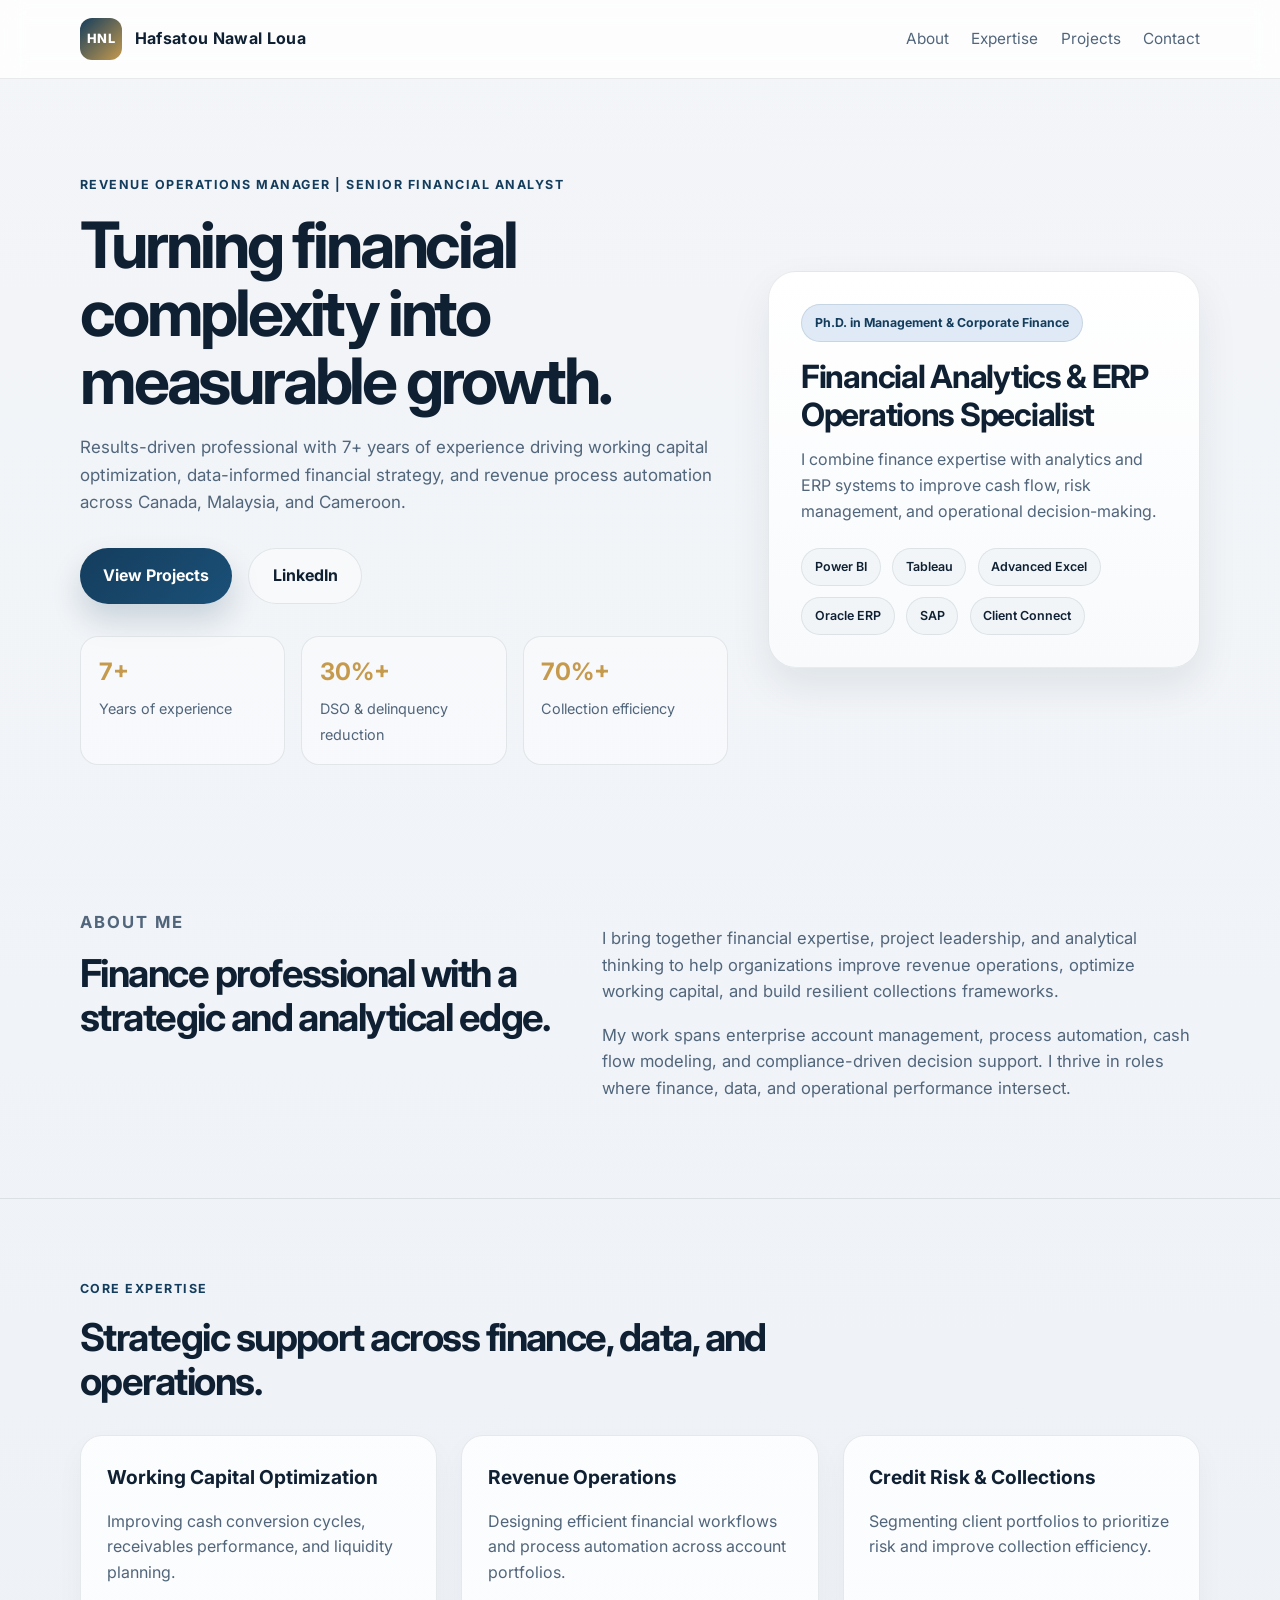
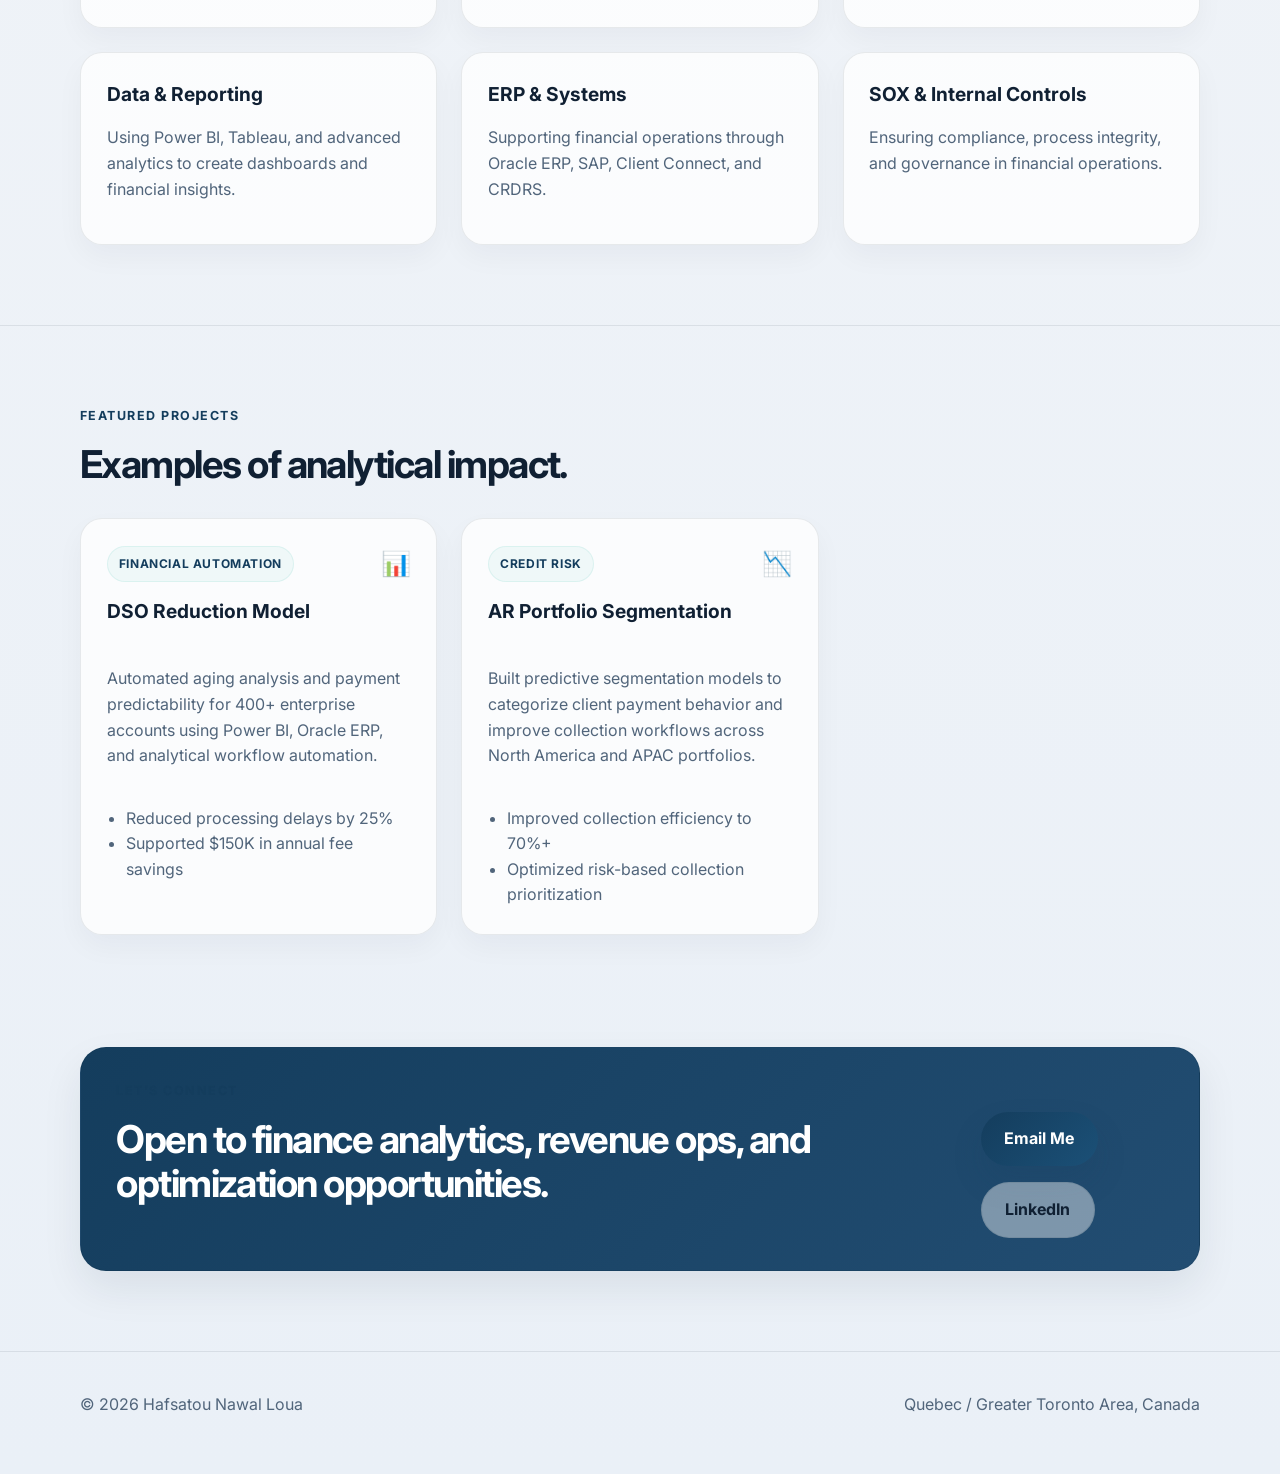
==== index.html @ b9de05c5 "Publish portfolio landing page Co-authored-by: Copilot App <223556219+Copilot@users.noreply.github.c" ====
<!DOCTYPE html>
<html lang="en">
  <head>
    <meta charset="UTF-8" />
    <meta name="viewport" content="width=device-width, initial-scale=1.0" />
    <title>Hafsatou Nawal Loua | Portfolio</title>
    <meta
      name="description"
      content="Revenue Operations Manager and Senior Financial Analyst specializing in financial analytics, cash flow optimization, and automation."
    />
    <link rel="preconnect" href="https://fonts.googleapis.com" />
    <link rel="preconnect" href="https://fonts.gstatic.com" crossorigin />
    <link
      href="https://fonts.googleapis.com/css2?family=Inter:wght@400;500;600;700;800&display=swap"
      rel="stylesheet"
    />
    <link rel="stylesheet" href="styles.css" />
  </head>
  <body>
    <header class="site-header">
      <div class="container nav">
        <div class="brand">
          <span class="brand-mark">HNL</span>
          <span>Hafsatou Nawal Loua</span>
        </div>
        <nav class="nav-links" aria-label="Main navigation">
          <a href="#about">About</a>
          <a href="#expertise">Expertise</a>
          <a href="#projects">Projects</a>
          <a href="#contact">Contact</a>
        </nav>
      </div>
    </header>

    <main>
      <section class="hero">
        <div class="container hero-content">
          <div class="hero-copy">
            <p class="eyebrow">Revenue Operations Manager | Senior Financial Analyst</p>
            <h1>Turning financial complexity into measurable growth.</h1>
            <p class="lead">
              Results-driven professional with 7+ years of experience driving working
              capital optimization, data-informed financial strategy, and revenue process
              automation across Canada, Malaysia, and Cameroon.
            </p>
            <div class="hero-actions">
              <a class="button primary" href="#projects">View Projects</a>
              <a class="button secondary" href="https://www.linkedin.com/in/hafsatou-loua" target="_blank" rel="noreferrer">LinkedIn</a>
            </div>
            <ul class="stats" aria-label="Key metrics">
              <li><strong>7+</strong><span>Years of experience</span></li>
              <li><strong>30%+</strong><span>DSO & delinquency reduction</span></li>
              <li><strong>70%+</strong><span>Collection efficiency</span></li>
            </ul>
          </div>
          <div class="hero-card">
            <div class="card-glow"></div>
            <div class="profile-box">
              <div class="profile-badge">Ph.D. in Management & Corporate Finance</div>
              <h2>Financial Analytics & ERP Operations Specialist</h2>
              <p>
                I combine finance expertise with analytics and ERP systems to improve
                cash flow, risk management, and operational decision-making.
              </p>
              <div class="tech-list">
                <span>Power BI</span>
                <span>Tableau</span>
                <span>Advanced Excel</span>
                <span>Oracle ERP</span>
                <span>SAP</span>
                <span>Client Connect</span>
              </div>
            </div>
          </div>
        </div>
      </section>

      <section id="about" class="section">
        <div class="container two-column">
          <div>
            <p class="section-tag">About Me</p>
            <h2>Finance professional with a strategic and analytical edge.</h2>
          </div>
          <div>
            <p>
              I bring together financial expertise, project leadership, and analytical
              thinking to help organizations improve revenue operations, optimize working
              capital, and build resilient collections frameworks.
            </p>
            <p>
              My work spans enterprise account management, process automation, cash flow
              modeling, and compliance-driven decision support. I thrive in roles where
              finance, data, and operational performance intersect.
            </p>
          </div>
        </div>
      </section>

      <section id="expertise" class="section muted">
        <div class="container">
          <div class="section-heading">
            <p class="section-tag">Core Expertise</p>
            <h2>Strategic support across finance, data, and operations.</h2>
          </div>
          <div class="expertise-grid">
            <article class="feature-card">
              <h3>Working Capital Optimization</h3>
              <p>Improving cash conversion cycles, receivables performance, and liquidity planning.</p>
            </article>
            <article class="feature-card">
              <h3>Revenue Operations</h3>
              <p>Designing efficient financial workflows and process automation across account portfolios.</p>
            </article>
            <article class="feature-card">
              <h3>Credit Risk & Collections</h3>
              <p>Segmenting client portfolios to prioritize risk and improve collection efficiency.</p>
            </article>
            <article class="feature-card">
              <h3>Data & Reporting</h3>
              <p>Using Power BI, Tableau, and advanced analytics to create dashboards and financial insights.</p>
            </article>
            <article class="feature-card">
              <h3>ERP & Systems</h3>
              <p>Supporting financial operations through Oracle ERP, SAP, Client Connect, and CRDRS.</p>
            </article>
            <article class="feature-card">
              <h3>SOX & Internal Controls</h3>
              <p>Ensuring compliance, process integrity, and governance in financial operations.</p>
            </article>
          </div>
        </div>
      </section>

      <section id="projects" class="section">
        <div class="container">
          <div class="section-heading">
            <p class="section-tag">Featured Projects</p>
            <h2>Examples of analytical impact.</h2>
          </div>

          <div class="project-grid">
            <article class="project-card">
              <div class="project-header">
                <span class="project-tag">Financial Automation</span>
                <span class="project-icon">📊</span>
              </div>
              <h3>DSO Reduction Model</h3>
              <p>
                Automated aging analysis and payment predictability for 400+ enterprise
                accounts using Power BI, Oracle ERP, and analytical workflow automation.
              </p>
              <ul>
                <li>Reduced processing delays by 25%</li>
                <li>Supported $150K in annual fee savings</li>
              </ul>
            </article>

            <article class="project-card">
              <div class="project-header">
                <span class="project-tag">Credit Risk</span>
                <span class="project-icon">📉</span>
              </div>
              <h3>AR Portfolio Segmentation</h3>
              <p>
                Built predictive segmentation models to categorize client payment behavior
                and improve collection workflows across North America and APAC portfolios.
              </p>
              <ul>
                <li>Improved collection efficiency to 70%+</li>
                <li>Optimized risk-based collection prioritization</li>
              </ul>
            </article>
          </div>
        </div>
      </section>

      <section id="contact" class="section cta-section">
        <div class="container cta-box">
          <div>
            <p class="section-tag">Let’s Connect</p>
            <h2>Open to finance analytics, revenue ops, and optimization opportunities.</h2>
          </div>
          <div class="cta-actions">
            <a class="button primary" href="mailto:nawal_loua@yahoo.com">Email Me</a>
            <a class="button secondary" href="https://www.linkedin.com/in/hafsatou-loua" target="_blank" rel="noreferrer">LinkedIn</a>
          </div>
        </div>
      </section>
    </main>

    <footer class="site-footer">
      <div class="container footer-content">
        <p>© 2026 Hafsatou Nawal Loua</p>
        <p>Quebec / Greater Toronto Area, Canada</p>
      </div>
    </footer>
  </body>
</html>
---- styles.css ----
:root {
  --bg: #f3f5f8;
  --bg-alt: #eaf0f7;
  --panel: #ffffff;
  --panel-strong: #f8fafc;
  --text: #102033;
  --muted: #51657b;
  --line: rgba(16, 32, 51, 0.09);
  --primary: #143d5d;
  --primary-soft: #dfeaf6;
  --accent: #c69a4d;
  --shadow: 0 18px 40px rgba(16, 32, 51, 0.08);
}

* {
  box-sizing: border-box;
}

html {
  scroll-behavior: smooth;
}

body {
  margin: 0;
  font-family: "Inter", sans-serif;
  background: linear-gradient(180deg, var(--bg) 0%, var(--bg-alt) 100%);
  color: var(--text);
  line-height: 1.6;
}

a {
  color: inherit;
  text-decoration: none;
}

img {
  max-width: 100%;
  display: block;
}

.container {
  width: min(1120px, calc(100% - 2rem));
  margin: 0 auto;
}

.site-header {
  position: sticky;
  top: 0;
  z-index: 10;
  backdrop-filter: blur(12px);
  background: rgba(255, 255, 255, 0.82);
  border-bottom: 1px solid var(--line);
}

.nav {
  display: flex;
  justify-content: space-between;
  align-items: center;
  min-height: 78px;
  gap: 1rem;
}

.brand {
  display: inline-flex;
  align-items: center;
  gap: 0.8rem;
  font-weight: 700;
  letter-spacing: 0.02em;
}

.brand-mark {
  display: inline-grid;
  place-items: center;
  width: 42px;
  height: 42px;
  border-radius: 12px;
  background: linear-gradient(135deg, var(--primary), var(--accent));
  color: #ffffff;
  font-size: 0.8rem;
  font-weight: 800;
}

.nav-links {
  display: flex;
  align-items: center;
  gap: 1.4rem;
  color: var(--muted);
  font-size: 0.96rem;
}

.nav-links a {
  transition: color 0.2s ease;
}

.nav-links a:hover,
.nav-links a:focus-visible {
  color: var(--text);
}

.hero {
  padding: 6rem 0 4rem;
}

.hero-content {
  display: grid;
  grid-template-columns: 1.2fr 0.8fr;
  gap: 2.5rem;
  align-items: center;
}

.eyebrow,
.section-tag {
  margin: 0 0 1rem;
  color: var(--primary);
  letter-spacing: 0.12em;
  font-size: 0.78rem;
  font-weight: 700;
  text-transform: uppercase;
}

.hero h1 {
  margin: 0;
  font-size: clamp(2.5rem, 5vw, 4.5rem);
  line-height: 1.06;
  letter-spacing: -0.05em;
}

.lead {
  max-width: 62ch;
  margin-top: 1.25rem;
  color: var(--muted);
  font-size: 1.06rem;
}

.hero-actions,
.cta-actions {
  display: flex;
  flex-wrap: wrap;
  gap: 1rem;
  margin-top: 2rem;
}

.button {
  display: inline-flex;
  align-items: center;
  justify-content: center;
  min-height: 48px;
  padding: 0.9rem 1.45rem;
  border-radius: 999px;
  font-weight: 700;
  transition: transform 0.2s ease, box-shadow 0.2s ease;
}

.button:hover,
.button:focus-visible {
  transform: translateY(-1px);
}

.button.primary {
  background: linear-gradient(135deg, var(--primary), #1b5077);
  color: #ffffff;
  box-shadow: 0 16px 30px rgba(20, 61, 93, 0.18);
}

.button.secondary {
  border: 1px solid var(--line);
  background: rgba(255, 255, 255, 0.42);
  color: var(--text);
}

.stats {
  list-style: none;
  padding: 0;
  margin: 2rem 0 0;
  display: grid;
  grid-template-columns: repeat(3, minmax(140px, 1fr));
  gap: 1rem;
}

.stats li {
  padding: 1rem 1.1rem;
  background: rgba(255, 255, 255, 0.45);
  border: 1px solid var(--line);
  border-radius: 18px;
}

.stats strong {
  display: block;
  font-size: 1.5rem;
  margin-bottom: 0.3rem;
  color: var(--accent);
}

.stats span {
  color: var(--muted);
  font-size: 0.9rem;
}

.hero-card {
  position: relative;
}

.card-glow {
  position: absolute;
  inset: 10% 12% auto auto;
  width: 220px;
  height: 220px;
  background: radial-gradient(circle, rgba(20, 61, 93, 0.18), transparent 60%);
  filter: blur(18px);
}

.profile-box {
  position: relative;
  padding: 2rem;
  border: 1px solid var(--line);
  border-radius: 28px;
  background: linear-gradient(180deg, #ffffff 0%, var(--panel-strong) 100%);
  box-shadow: var(--shadow);
}

.profile-badge {
  display: inline-block;
  padding: 0.5rem 0.8rem;
  border-radius: 999px;
  background: var(--primary-soft);
  border: 1px solid rgba(20, 61, 93, 0.12);
  color: var(--primary);
  font-size: 0.77rem;
  font-weight: 700;
}

.profile-box h2 {
  margin: 1rem 0 0.8rem;
  font-size: clamp(1.6rem, 2.5vw, 2.3rem);
  line-height: 1.2;
}

.profile-box p {
  margin: 0;
  color: var(--muted);
}

.tech-list {
  display: flex;
  flex-wrap: wrap;
  gap: 0.7rem;
  margin-top: 1.5rem;
}

.tech-list span {
  padding: 0.5rem 0.8rem;
  border-radius: 999px;
  border: 1px solid var(--line);
  background: rgba(20, 61, 93, 0.03);
  color: var(--text);
  font-size: 0.78rem;
  font-weight: 600;
}

.section {
  padding: 5rem 0;
}

.muted {
  background: rgba(255, 255, 255, 0.02);
  border-top: 1px solid var(--line);
  border-bottom: 1px solid var(--line);
}

.two-column {
  display: grid;
  grid-template-columns: 0.9fr 1.1fr;
  gap: 2rem;
  align-items: start;
}

h2 {
  margin-top: 0;
  font-size: clamp(2rem, 3vw, 3rem);
  line-height: 1.15;
  letter-spacing: -0.04em;
}

.two-column p {
  color: var(--muted);
  font-size: 1.04rem;
}

.section-heading {
  max-width: 700px;
  margin-bottom: 2rem;
}

.expertise-grid,
.project-grid {
  display: grid;
  grid-template-columns: repeat(3, minmax(220px, 1fr));
  gap: 1.5rem;
}

.feature-card,
.project-card {
  padding: 1.6rem;
  background: rgba(255, 255, 255, 0.78);
  border: 1px solid var(--line);
  border-radius: 22px;
  box-shadow: 0 12px 28px rgba(16, 32, 51, 0.04);
}

.feature-card h3,
.project-card h3 {
  margin: 0 0 0.7rem;
  font-size: 1.2rem;
}

.feature-card p,
.project-card p,
.project-card li {
  color: var(--muted);
}

.project-card {
  display: flex;
  flex-direction: column;
  gap: 0.8rem;
}

.project-header {
  display: flex;
  align-items: center;
  justify-content: space-between;
  gap: 1rem;
}

.project-tag {
  display: inline-block;
  color: var(--primary);
  background: rgba(121, 208, 201, 0.09);
  border: 1px solid rgba(121, 208, 201, 0.18);
  border-radius: 999px;
  padding: 0.45rem 0.7rem;
  font-size: 0.75rem;
  font-weight: 700;
  text-transform: uppercase;
  letter-spacing: 0.05em;
}

.project-icon {
  font-size: 1.5rem;
}

.project-card ul {
  margin: 0.5rem 0 0;
  padding-left: 1.2rem;
}

.cta-section {
  padding-top: 2rem;
}

.cta-box {
  display: flex;
  justify-content: space-between;
  gap: 1.5rem;
  align-items: center;
  padding: 2rem 2.2rem;
  border: 1px solid var(--line);
  border-radius: 26px;
  background: linear-gradient(135deg, var(--primary) 0%, #224d72 100%);
  color: #ffffff;
  box-shadow: var(--shadow);
}

.site-footer {
  padding: 1.5rem 0 2.5rem;
  border-top: 1px solid var(--line);
  color: var(--muted);
}

.footer-content {
  display: flex;
  justify-content: space-between;
  gap: 1rem;
  flex-wrap: wrap;
}

@media (max-width: 860px) {
  .hero-content,
  .two-column,
  .expertise-grid,
  .project-grid,
  .cta-box {
    grid-template-columns: 1fr;
    display: grid;
  }

  .nav {
    flex-wrap: wrap;
    justify-content: center;
    padding: 0.8rem 0;
  }

  .nav-links {
    justify-content: center;
    flex-wrap: wrap;
  }

  .stats {
    grid-template-columns: 1fr;
  }

  .cta-box {
    padding: 1.25rem;
  }
}

@media (max-width: 520px) {
  .hero {
    padding-top: 4rem;
  }

  .section {
    padding: 4rem 0;
  }

  .button {
    width: 100%;
  }
}
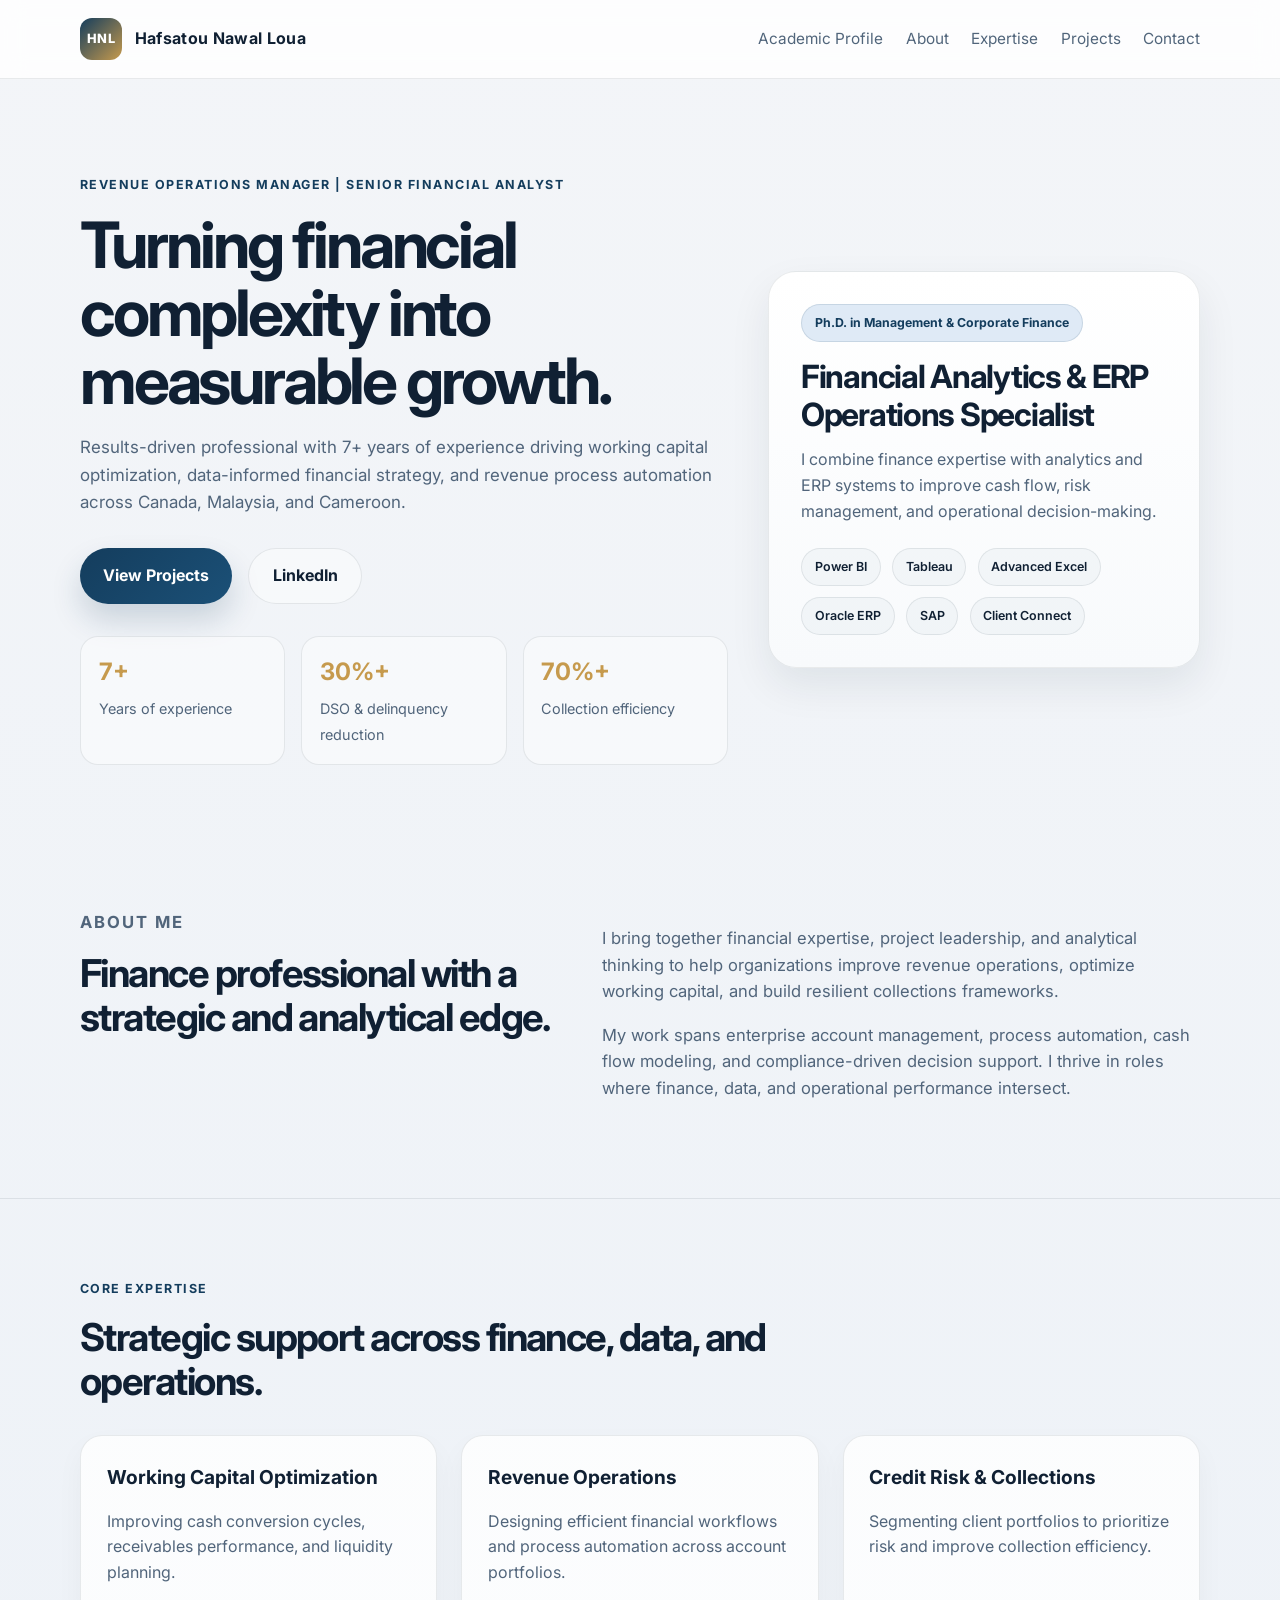
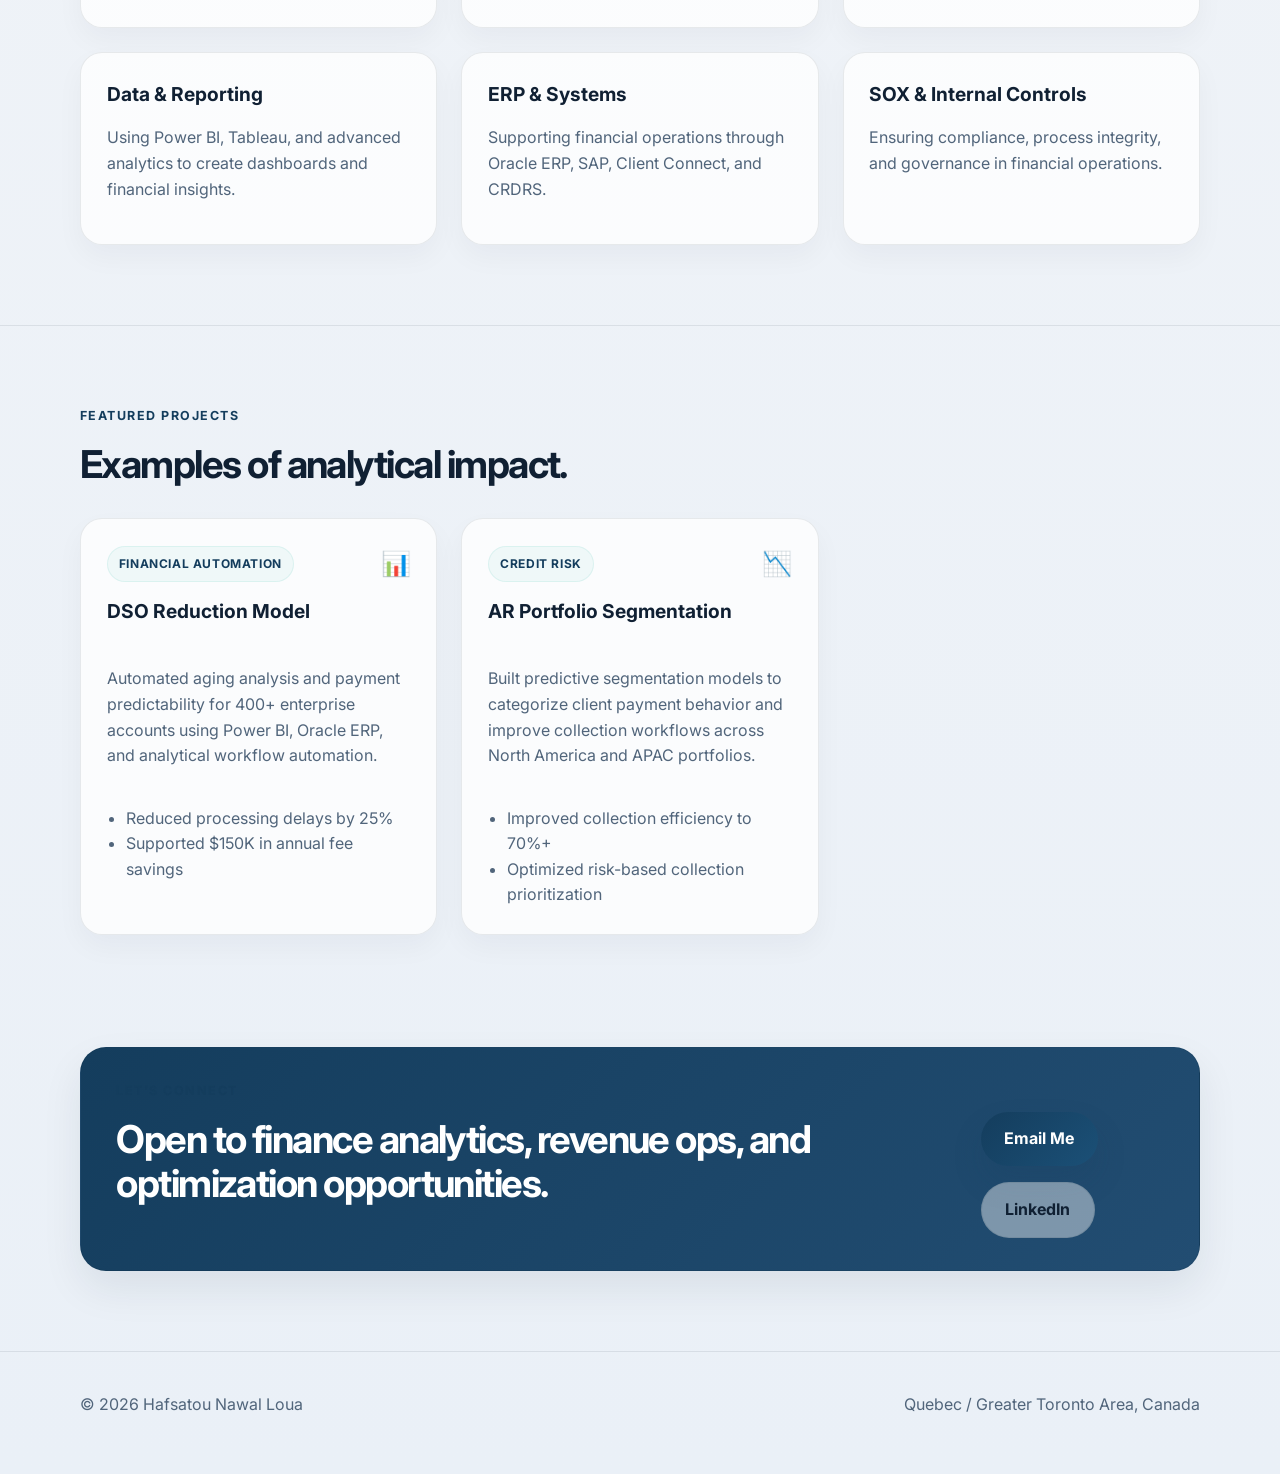
==== commit a74d46a4: "Add academic portfolio page Co-authored-by: Copilot App <223556219+Copilot@users.noreply.github.com>" ====
--- a/index.html
+++ b/index.html
@@ -24,6 +24,7 @@
           <span>Hafsatou Nawal Loua</span>
         </div>
         <nav class="nav-links" aria-label="Main navigation">
+          <a href="academic.html">Academic Profile</a>
           <a href="#about">About</a>
           <a href="#expertise">Expertise</a>
           <a href="#projects">Projects</a>
--- a/styles.css
+++ b/styles.css
@@ -427,3 +427,183 @@
     width: 100%;
   }
 }
+
+.academic-page .academic-hero {
+  padding: 5.5rem 0 4.5rem;
+  background:
+    radial-gradient(circle at 85% 10%, rgba(198, 154, 77, 0.14), transparent 24%),
+    linear-gradient(135deg, #f7f9fc 0%, #e8eff6 100%);
+  border-bottom: 1px solid var(--line);
+}
+
+.academic-hero-content {
+  display: grid;
+  grid-template-columns: 1.35fr 0.65fr;
+  gap: 3rem;
+  align-items: center;
+}
+
+.academic-hero h1 {
+  max-width: 760px;
+  margin: 0;
+  color: var(--text);
+  font-size: clamp(2.6rem, 5vw, 4.4rem);
+  line-height: 1.08;
+  letter-spacing: -0.05em;
+}
+
+.academic-credential {
+  padding: 2rem;
+  border: 1px solid var(--line);
+  border-top: 4px solid var(--accent);
+  border-radius: 10px;
+  background: #ffffff;
+  box-shadow: var(--shadow);
+}
+
+.academic-credential h2 {
+  margin-bottom: 0.7rem;
+  font-size: 1.8rem;
+}
+
+.academic-credential > p:not(.section-tag) {
+  color: var(--muted);
+}
+
+.credential-year {
+  display: inline-block;
+  margin: 0.5rem 0 1rem;
+  color: var(--primary);
+  font-weight: 700;
+}
+
+.academic-stat {
+  display: flex;
+  align-items: center;
+  gap: 0.9rem;
+  padding: 0.8rem 0;
+  border-top: 1px solid var(--line);
+}
+
+.academic-stat strong {
+  min-width: 2.5rem;
+  color: var(--accent);
+  font-size: 1.7rem;
+}
+
+.academic-stat span {
+  color: var(--muted);
+  font-size: 0.92rem;
+}
+
+.academic-two-column {
+  display: grid;
+  grid-template-columns: 0.9fr 1.1fr;
+  gap: 3rem;
+  align-items: start;
+}
+
+.academic-copy {
+  color: var(--muted);
+  font-size: 1rem;
+}
+
+.academic-copy p:first-child {
+  margin-top: 0;
+}
+
+.academic-copy strong {
+  color: var(--text);
+}
+
+.academic-grid {
+  display: grid;
+  grid-template-columns: repeat(3, minmax(220px, 1fr));
+  gap: 1.3rem;
+}
+
+.academic-list {
+  padding-left: 1.25rem;
+}
+
+.academic-list li {
+  margin-bottom: 0.8rem;
+  padding-left: 0.25rem;
+}
+
+.publication-list {
+  border-top: 1px solid var(--line);
+}
+
+.publication {
+  display: grid;
+  grid-template-columns: 5rem 1fr;
+  gap: 1.2rem;
+  padding: 1.35rem 0;
+  border-bottom: 1px solid var(--line);
+}
+
+.publication-year {
+  color: var(--accent);
+  font-weight: 800;
+}
+
+.publication h3 {
+  margin: 0 0 0.35rem;
+  color: var(--text);
+  font-size: 1rem;
+  line-height: 1.45;
+}
+
+.publication p {
+  margin: 0;
+  color: var(--muted);
+  font-size: 0.9rem;
+}
+
+.publication a,
+.text-link {
+  color: var(--primary);
+  text-decoration: underline;
+  text-underline-offset: 0.18em;
+}
+
+.academic-cta {
+  background: linear-gradient(135deg, #143d5d 0%, #224d72 100%);
+}
+
+.academic-cta .section-tag,
+.academic-cta h2,
+.academic-cta p:not(.section-tag) {
+  color: #ffffff;
+}
+
+.academic-cta .button.primary {
+  background: #ffffff;
+  color: var(--primary);
+}
+
+.academic-cta .button.secondary {
+  border-color: rgba(255, 255, 255, 0.35);
+  background: transparent;
+  color: #ffffff;
+}
+
+@media (max-width: 860px) {
+  .academic-hero-content,
+  .academic-two-column,
+  .academic-grid {
+    grid-template-columns: 1fr;
+  }
+
+  .academic-hero-content {
+    gap: 2rem;
+  }
+}
+
+@media (max-width: 520px) {
+  .publication {
+    grid-template-columns: 1fr;
+    gap: 0.3rem;
+  }
+}
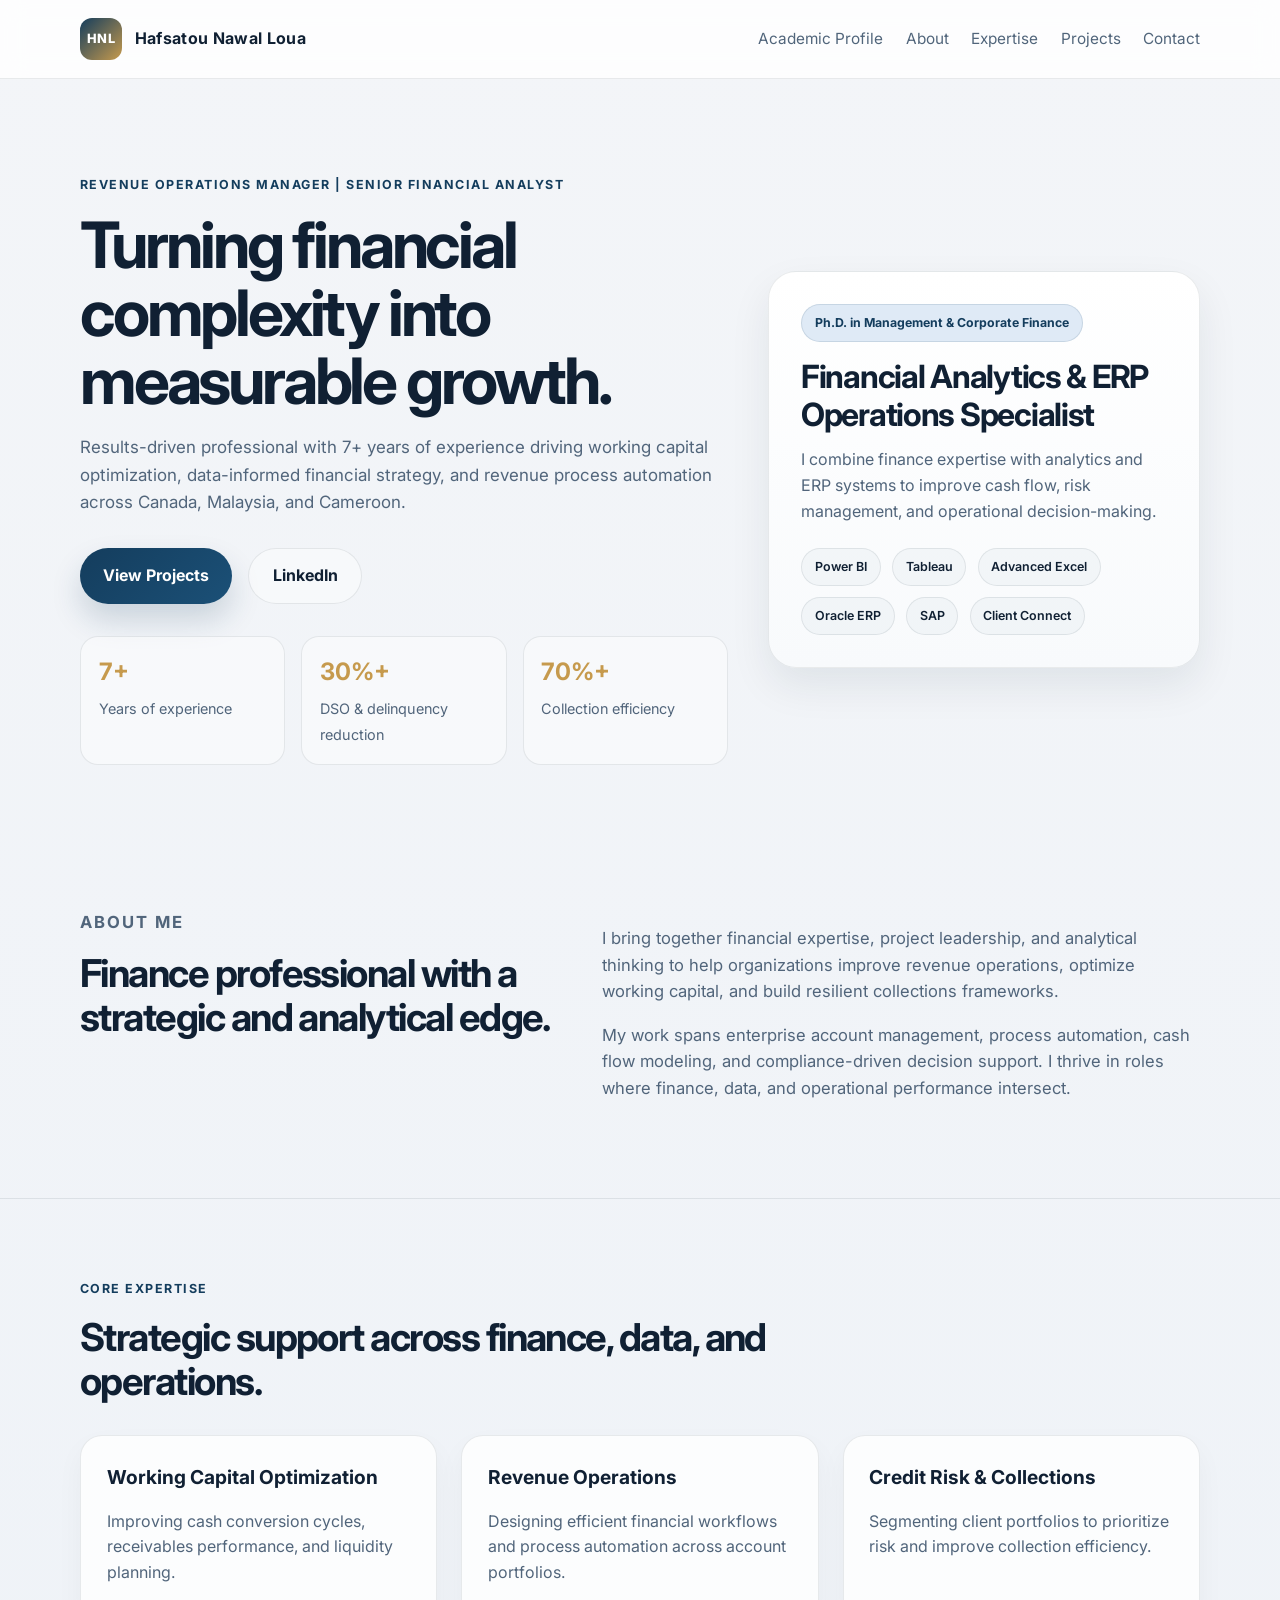
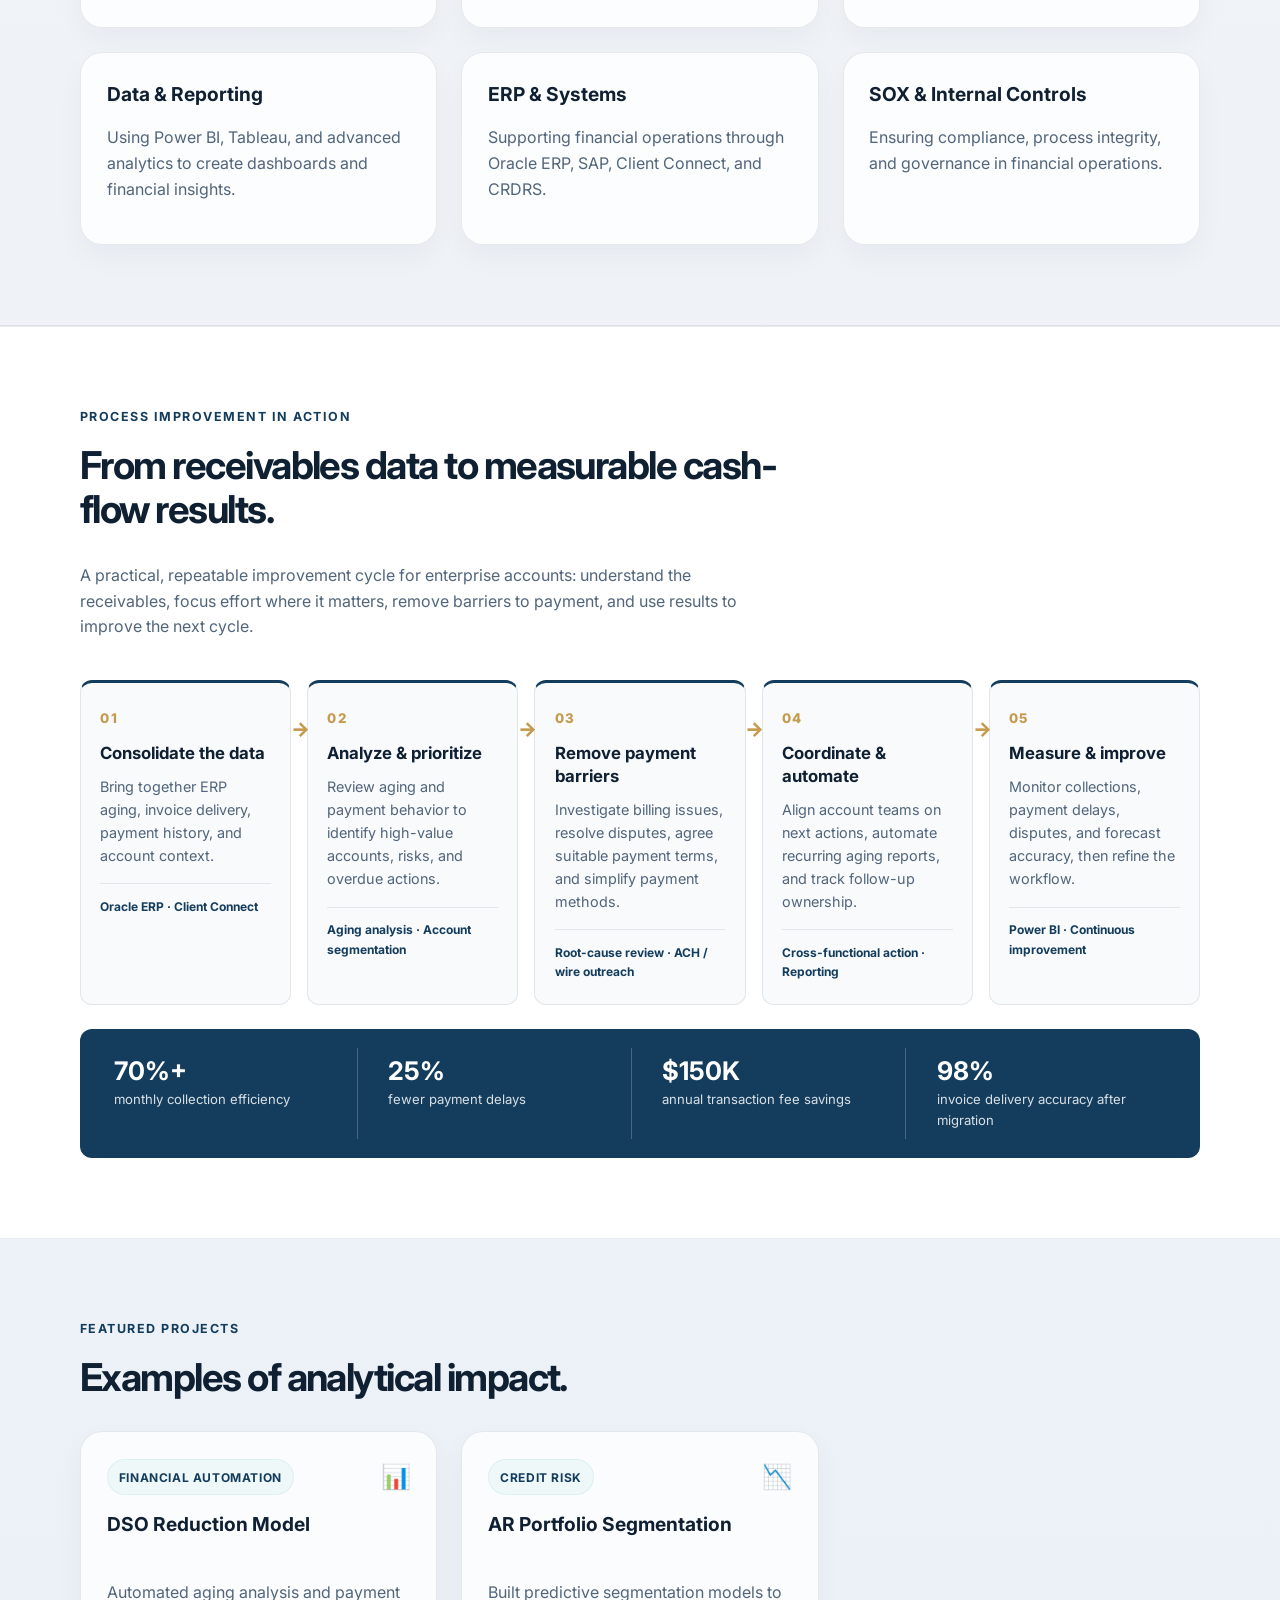
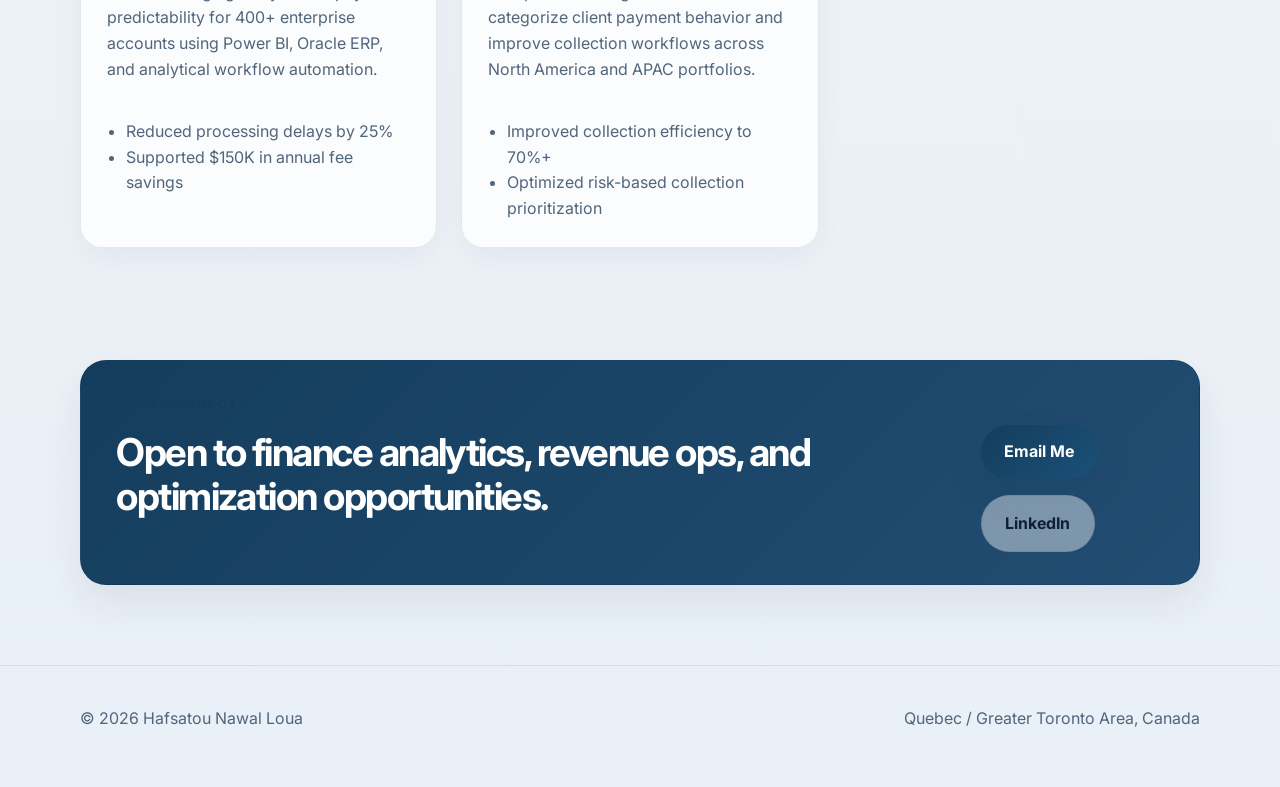
==== commit ae27f736: "Add finance process improvement visual Co-authored-by: Copilot App <223556219+Copilot@users.noreply." ====
--- a/index.html
+++ b/index.html
@@ -132,6 +132,72 @@
         </div>
       </section>
 
+      <section id="process" class="section process-section">
+        <div class="container">
+          <div class="section-heading">
+            <p class="section-tag">Process Improvement in Action</p>
+            <h2>From receivables data to measurable cash-flow results.</h2>
+            <p class="process-intro">
+              A practical, repeatable improvement cycle for enterprise accounts:
+              understand the receivables, focus effort where it matters, remove
+              barriers to payment, and use results to improve the next cycle.
+            </p>
+          </div>
+
+          <ol class="process-flow" aria-label="Accounts receivable process improvement steps">
+            <li class="process-step">
+              <span class="process-number">01</span>
+              <h3>Consolidate the data</h3>
+              <p>Bring together ERP aging, invoice delivery, payment history, and account context.</p>
+              <span class="process-tool">Oracle ERP · Client Connect</span>
+            </li>
+            <li class="process-step">
+              <span class="process-number">02</span>
+              <h3>Analyze & prioritize</h3>
+              <p>Review aging and payment behavior to identify high-value accounts, risks, and overdue actions.</p>
+              <span class="process-tool">Aging analysis · Account segmentation</span>
+            </li>
+            <li class="process-step">
+              <span class="process-number">03</span>
+              <h3>Remove payment barriers</h3>
+              <p>Investigate billing issues, resolve disputes, agree suitable payment terms, and simplify payment methods.</p>
+              <span class="process-tool">Root-cause review · ACH / wire outreach</span>
+            </li>
+            <li class="process-step">
+              <span class="process-number">04</span>
+              <h3>Coordinate & automate</h3>
+              <p>Align account teams on next actions, automate recurring aging reports, and track follow-up ownership.</p>
+              <span class="process-tool">Cross-functional action · Reporting</span>
+            </li>
+            <li class="process-step">
+              <span class="process-number">05</span>
+              <h3>Measure & improve</h3>
+              <p>Monitor collections, payment delays, disputes, and forecast accuracy, then refine the workflow.</p>
+              <span class="process-tool">Power BI · Continuous improvement</span>
+            </li>
+          </ol>
+
+          <div class="process-outcomes" aria-label="Reported process improvement outcomes">
+            <div class="process-outcome">
+              <strong>70%+</strong>
+              <span>monthly collection efficiency</span>
+            </div>
+            <div class="process-outcome">
+              <strong>25%</strong>
+              <span>fewer payment delays</span>
+            </div>
+            <div class="process-outcome">
+              <strong>$150K</strong>
+              <span>annual transaction fee savings</span>
+            </div>
+            <div class="process-outcome">
+              <strong>98%</strong>
+              <span>invoice delivery accuracy after migration</span>
+            </div>
+          </div>
+        </div>
+      </section>
+
       <section id="projects" class="section">
         <div class="container">
           <div class="section-heading">
--- a/styles.css
+++ b/styles.css
@@ -319,6 +319,114 @@
   color: var(--muted);
 }
 
+.process-section {
+  background: #ffffff;
+  border-top: 1px solid var(--line);
+  border-bottom: 1px solid var(--line);
+}
+
+.process-intro {
+  max-width: 72ch;
+  color: var(--muted);
+}
+
+.process-flow {
+  display: grid;
+  grid-template-columns: repeat(5, minmax(0, 1fr));
+  gap: 1rem;
+  margin: 2.5rem 0 0;
+  padding: 0;
+  list-style: none;
+}
+
+.process-step {
+  position: relative;
+  min-width: 0;
+  padding: 1.4rem 1.2rem;
+  border: 1px solid var(--line);
+  border-top: 3px solid var(--primary);
+  border-radius: 12px;
+  background: #f8fafc;
+}
+
+.process-step:not(:last-child)::after {
+  position: absolute;
+  z-index: 1;
+  top: 1.9rem;
+  right: -1.05rem;
+  width: 1rem;
+  color: var(--accent);
+  content: "→";
+  font-size: 1.25rem;
+  font-weight: 800;
+  text-align: center;
+}
+
+.process-number {
+  display: inline-block;
+  margin-bottom: 0.8rem;
+  color: var(--accent);
+  font-size: 0.83rem;
+  font-weight: 800;
+  letter-spacing: 0.1em;
+}
+
+.process-step h3 {
+  margin: 0 0 0.65rem;
+  color: var(--text);
+  font-size: 1.05rem;
+  line-height: 1.35;
+}
+
+.process-step p {
+  margin: 0;
+  color: var(--muted);
+  font-size: 0.9rem;
+}
+
+.process-tool {
+  display: block;
+  margin-top: 1rem;
+  padding-top: 0.8rem;
+  border-top: 1px solid var(--line);
+  color: var(--primary);
+  font-size: 0.75rem;
+  font-weight: 700;
+}
+
+.process-outcomes {
+  display: grid;
+  grid-template-columns: repeat(4, minmax(0, 1fr));
+  gap: 1rem;
+  margin-top: 1.5rem;
+  padding: 1.2rem;
+  border-radius: 12px;
+  background: var(--primary);
+}
+
+.process-outcome {
+  display: flex;
+  flex-direction: column;
+  gap: 0.15rem;
+  padding: 0.5rem 0.9rem;
+  border-right: 1px solid rgba(255, 255, 255, 0.22);
+}
+
+.process-outcome:last-child {
+  border-right: 0;
+}
+
+.process-outcome strong {
+  color: #ffffff;
+  font-size: 1.6rem;
+  line-height: 1.2;
+}
+
+.process-outcome span {
+  color: rgba(255, 255, 255, 0.84);
+  font-size: 0.82rem;
+}
+
 .project-card {
   display: flex;
   flex-direction: column;
@@ -389,9 +497,30 @@
   .two-column,
   .expertise-grid,
   .project-grid,
+  .process-flow,
   .cta-box {
     grid-template-columns: 1fr;
     display: grid;
+  }
+
+  .process-step:not(:last-child)::after {
+    top: auto;
+    right: auto;
+    bottom: -1.15rem;
+    left: 1.5rem;
+    content: "↓";
+  }
+
+  .process-outcomes {
+    grid-template-columns: repeat(2, minmax(0, 1fr));
+  }
+
+  .process-outcome:nth-child(2) {
+    border-right: 0;
+  }
+
+  .process-outcome:nth-child(-n + 2) {
+    border-bottom: 1px solid rgba(255, 255, 255, 0.22);
   }
 
   .nav {
@@ -425,6 +554,21 @@
 
   .button {
     width: 100%;
+  }
+
+  .process-outcomes {
+    grid-template-columns: 1fr;
+  }
+
+  .process-outcome,
+  .process-outcome:nth-child(2) {
+    padding: 0.8rem 0.4rem;
+    border-right: 0;
+    border-bottom: 1px solid rgba(255, 255, 255, 0.22);
+  }
+
+  .process-outcome:last-child {
+    border-bottom: 0;
   }
 }
 
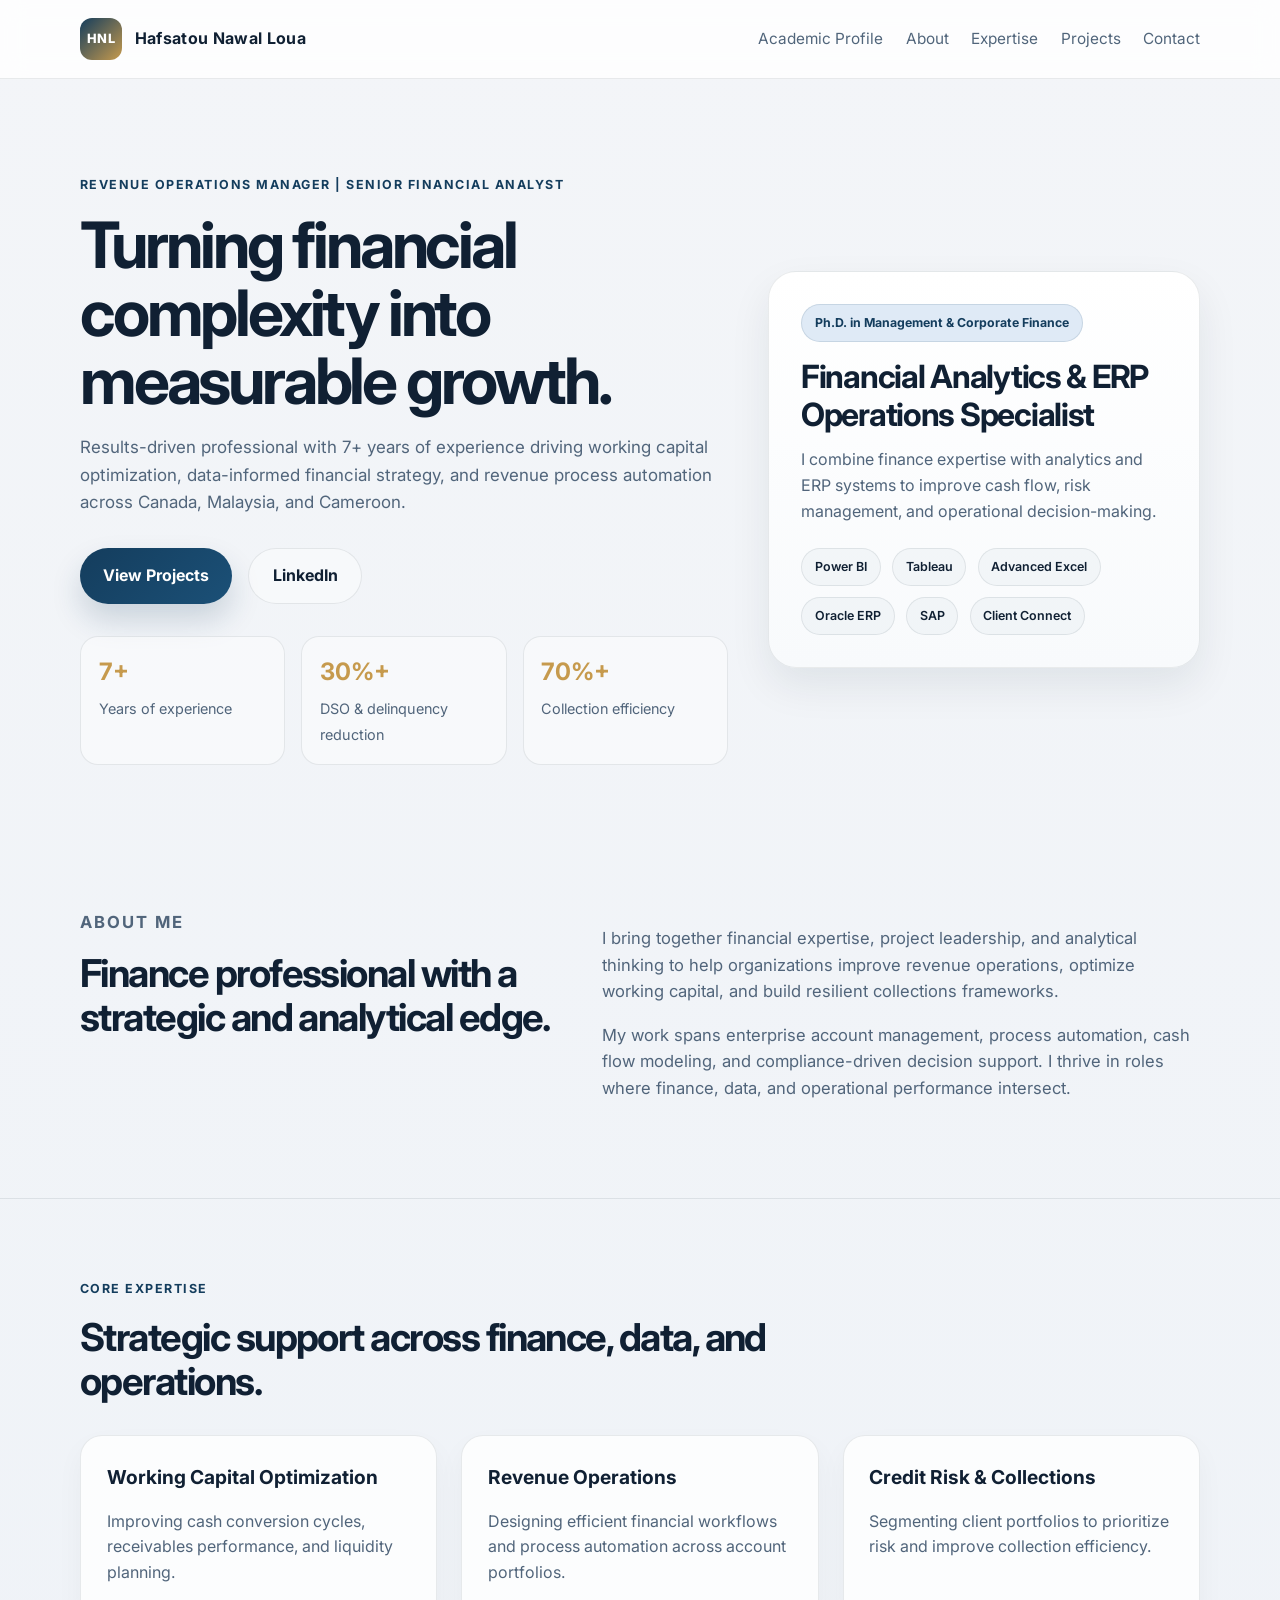
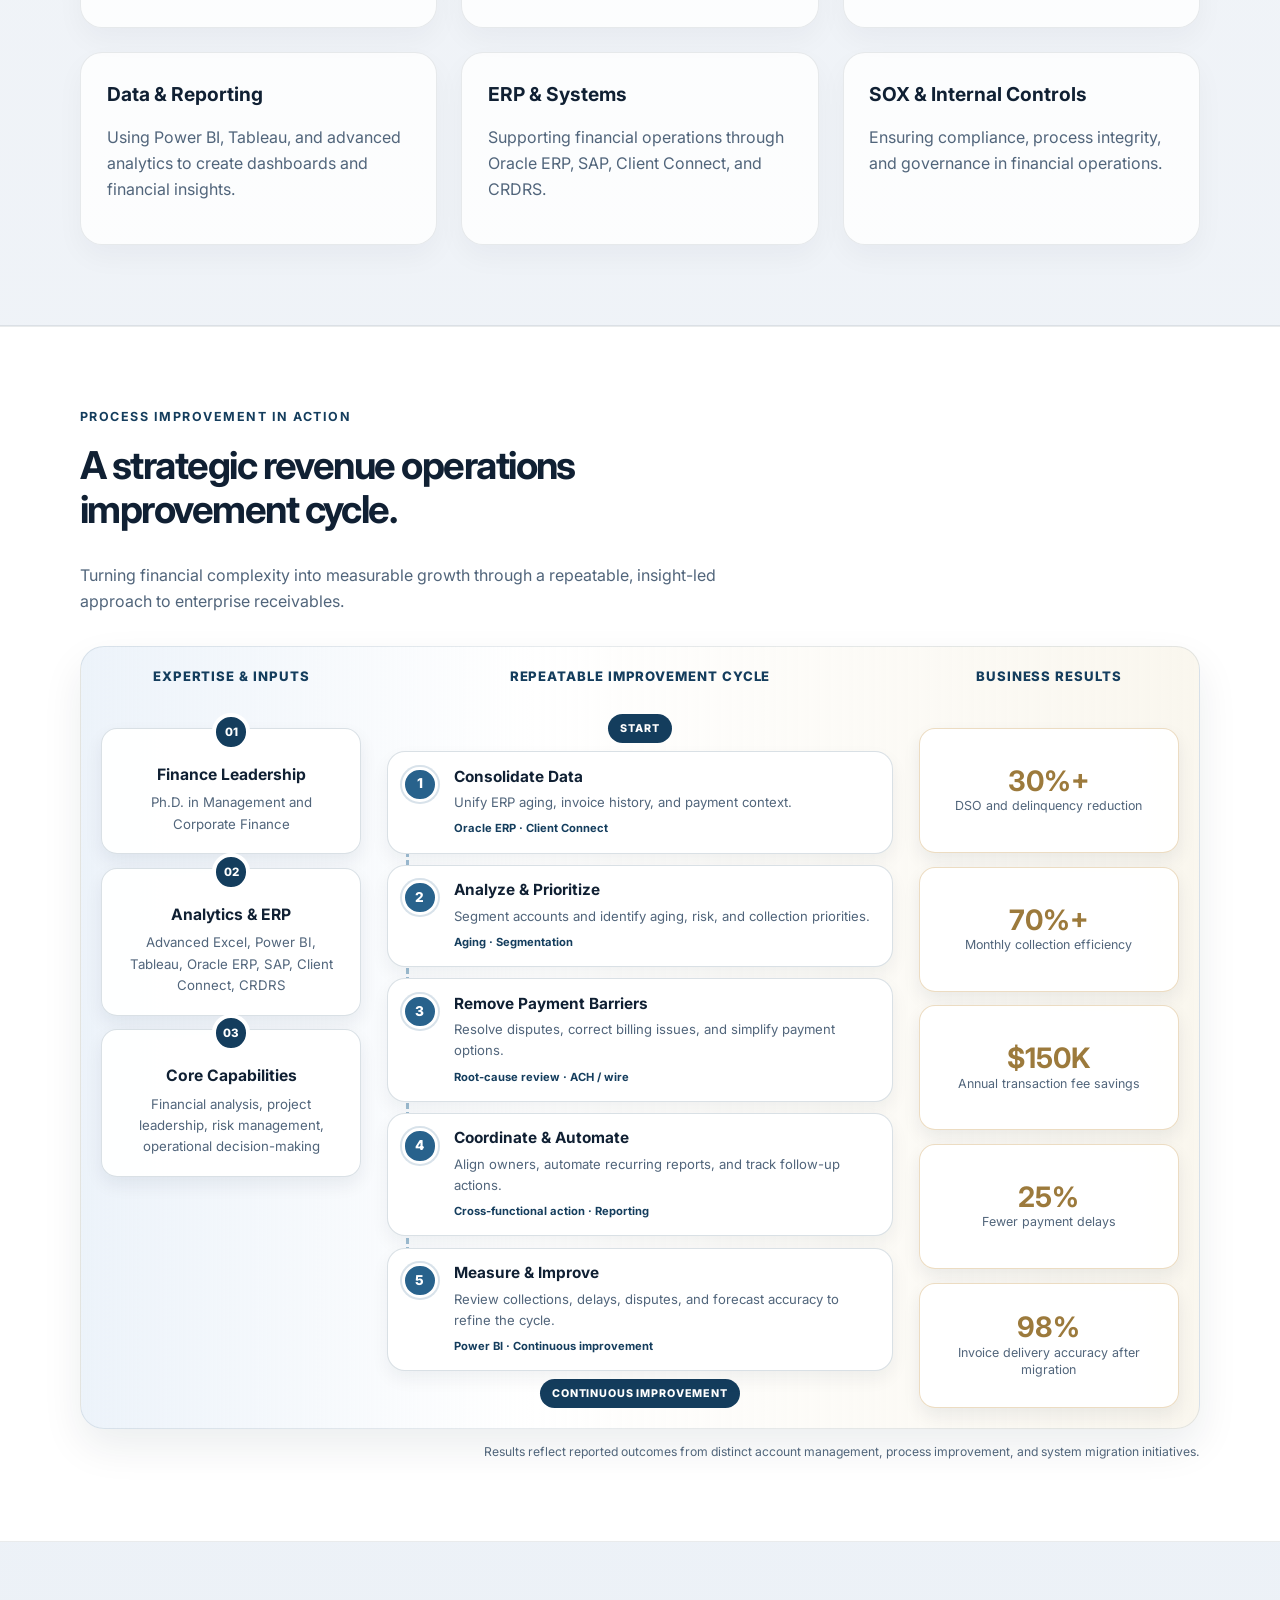
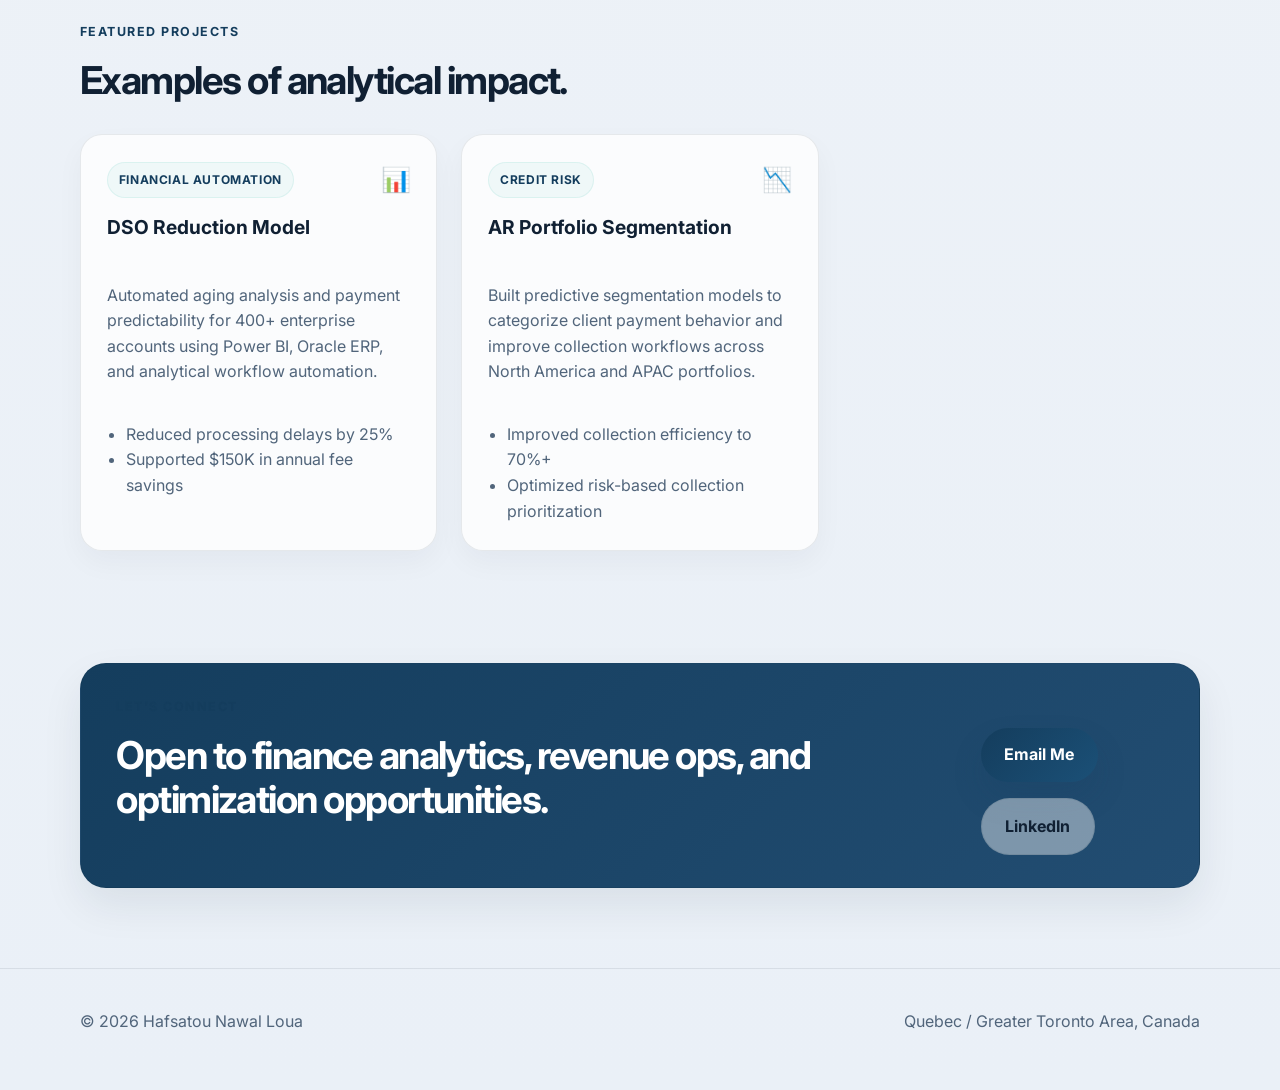
==== commit 6ad6b530: "Refine finance process infographic Co-authored-by: Copilot App <223556219+Copilot@users.noreply.gith" ====
--- a/index.html
+++ b/index.html
@@ -136,65 +136,109 @@
         <div class="container">
           <div class="section-heading">
             <p class="section-tag">Process Improvement in Action</p>
-            <h2>From receivables data to measurable cash-flow results.</h2>
+            <h2>A strategic revenue operations improvement cycle.</h2>
             <p class="process-intro">
-              A practical, repeatable improvement cycle for enterprise accounts:
-              understand the receivables, focus effort where it matters, remove
-              barriers to payment, and use results to improve the next cycle.
+              Turning financial complexity into measurable growth through a repeatable,
+              insight-led approach to enterprise receivables.
             </p>
           </div>
 
-          <ol class="process-flow" aria-label="Accounts receivable process improvement steps">
-            <li class="process-step">
-              <span class="process-number">01</span>
-              <h3>Consolidate the data</h3>
-              <p>Bring together ERP aging, invoice delivery, payment history, and account context.</p>
-              <span class="process-tool">Oracle ERP · Client Connect</span>
-            </li>
-            <li class="process-step">
-              <span class="process-number">02</span>
-              <h3>Analyze & prioritize</h3>
-              <p>Review aging and payment behavior to identify high-value accounts, risks, and overdue actions.</p>
-              <span class="process-tool">Aging analysis · Account segmentation</span>
-            </li>
-            <li class="process-step">
-              <span class="process-number">03</span>
-              <h3>Remove payment barriers</h3>
-              <p>Investigate billing issues, resolve disputes, agree suitable payment terms, and simplify payment methods.</p>
-              <span class="process-tool">Root-cause review · ACH / wire outreach</span>
-            </li>
-            <li class="process-step">
-              <span class="process-number">04</span>
-              <h3>Coordinate & automate</h3>
-              <p>Align account teams on next actions, automate recurring aging reports, and track follow-up ownership.</p>
-              <span class="process-tool">Cross-functional action · Reporting</span>
-            </li>
-            <li class="process-step">
-              <span class="process-number">05</span>
-              <h3>Measure & improve</h3>
-              <p>Monitor collections, payment delays, disputes, and forecast accuracy, then refine the workflow.</p>
-              <span class="process-tool">Power BI · Continuous improvement</span>
-            </li>
-          </ol>
-
-          <div class="process-outcomes" aria-label="Reported process improvement outcomes">
-            <div class="process-outcome">
-              <strong>70%+</strong>
-              <span>monthly collection efficiency</span>
+          <div class="process-infographic">
+            <aside class="process-column process-inputs" aria-labelledby="process-inputs-title">
+              <h3 class="process-column-title" id="process-inputs-title">Expertise & Inputs</h3>
+              <article class="input-card">
+                <span class="input-icon" aria-hidden="true">01</span>
+                <h4>Finance Leadership</h4>
+                <p>Ph.D. in Management and Corporate Finance</p>
+              </article>
+              <article class="input-card">
+                <span class="input-icon" aria-hidden="true">02</span>
+                <h4>Analytics & ERP</h4>
+                <p>Advanced Excel, Power BI, Tableau, Oracle ERP, SAP, Client Connect, CRDRS</p>
+              </article>
+              <article class="input-card">
+                <span class="input-icon" aria-hidden="true">03</span>
+                <h4>Core Capabilities</h4>
+                <p>Financial analysis, project leadership, risk management, operational decision-making</p>
+              </article>
+            </aside>
+
+            <div class="process-cycle">
+              <h3 class="process-column-title">Repeatable Improvement Cycle</h3>
+              <span class="cycle-end">START</span>
+              <ol class="process-flow" aria-label="Accounts receivable process improvement steps">
+                <li class="process-step">
+                  <span class="process-number">1</span>
+                  <div>
+                    <h4>Consolidate Data</h4>
+                    <p>Unify ERP aging, invoice history, and payment context.</p>
+                    <span class="process-tool">Oracle ERP · Client Connect</span>
+                  </div>
+                </li>
+                <li class="process-step">
+                  <span class="process-number">2</span>
+                  <div>
+                    <h4>Analyze & Prioritize</h4>
+                    <p>Segment accounts and identify aging, risk, and collection priorities.</p>
+                    <span class="process-tool">Aging · Segmentation</span>
+                  </div>
+                </li>
+                <li class="process-step">
+                  <span class="process-number">3</span>
+                  <div>
+                    <h4>Remove Payment Barriers</h4>
+                    <p>Resolve disputes, correct billing issues, and simplify payment options.</p>
+                    <span class="process-tool">Root-cause review · ACH / wire</span>
+                  </div>
+                </li>
+                <li class="process-step">
+                  <span class="process-number">4</span>
+                  <div>
+                    <h4>Coordinate & Automate</h4>
+                    <p>Align owners, automate recurring reports, and track follow-up actions.</p>
+                    <span class="process-tool">Cross-functional action · Reporting</span>
+                  </div>
+                </li>
+                <li class="process-step">
+                  <span class="process-number">5</span>
+                  <div>
+                    <h4>Measure & Improve</h4>
+                    <p>Review collections, delays, disputes, and forecast accuracy to refine the cycle.</p>
+                    <span class="process-tool">Power BI · Continuous improvement</span>
+                  </div>
+                </li>
+              </ol>
+              <span class="cycle-end">CONTINUOUS IMPROVEMENT</span>
             </div>
-            <div class="process-outcome">
-              <strong>25%</strong>
-              <span>fewer payment delays</span>
-            </div>
-            <div class="process-outcome">
-              <strong>$150K</strong>
-              <span>annual transaction fee savings</span>
-            </div>
-            <div class="process-outcome">
-              <strong>98%</strong>
-              <span>invoice delivery accuracy after migration</span>
-            </div>
-          </div>
+
+            <aside class="process-column process-results" aria-labelledby="process-results-title">
+              <h3 class="process-column-title" id="process-results-title">Business Results</h3>
+              <article class="result-card">
+                <strong>30%+</strong>
+                <span>DSO and delinquency reduction</span>
+              </article>
+              <article class="result-card">
+                <strong>70%+</strong>
+                <span>Monthly collection efficiency</span>
+              </article>
+              <article class="result-card">
+                <strong>$150K</strong>
+                <span>Annual transaction fee savings</span>
+              </article>
+              <article class="result-card">
+                <strong>25%</strong>
+                <span>Fewer payment delays</span>
+              </article>
+              <article class="result-card">
+                <strong>98%</strong>
+                <span>Invoice delivery accuracy after migration</span>
+              </article>
+            </aside>
+          </div>
+          <p class="process-note">
+            Results reflect reported outcomes from distinct account management, process
+            improvement, and system migration initiatives.
+          </p>
         </div>
       </section>
 
--- a/styles.css
+++ b/styles.css
@@ -330,101 +330,199 @@
   color: var(--muted);
 }
 
+.process-infographic {
+  display: grid;
+  grid-template-columns: minmax(185px, 0.78fr) minmax(380px, 1.55fr) minmax(180px, 0.78fr);
+  gap: 1.25rem;
+  align-items: stretch;
+  padding: 1.25rem;
+  border: 1px solid rgba(20, 61, 93, 0.1);
+  border-radius: 24px;
+  background:
+    linear-gradient(90deg, rgba(223, 234, 246, 0.58), #ffffff 40%, rgba(248, 244, 233, 0.76));
+  box-shadow: var(--shadow);
+}
+
+.process-column,
+.process-cycle {
+  min-width: 0;
+}
+
+.process-column {
+  display: flex;
+  flex-direction: column;
+  gap: 0.85rem;
+}
+
+.process-column-title {
+  min-height: 2.7rem;
+  margin: 0 0 0.25rem;
+  color: var(--primary);
+  font-size: 0.82rem;
+  font-weight: 800;
+  letter-spacing: 0.07em;
+  line-height: 1.4;
+  text-align: center;
+  text-transform: uppercase;
+}
+
+.input-card,
+.result-card {
+  position: relative;
+  padding: 1.15rem 1rem;
+  border: 1px solid rgba(20, 61, 93, 0.16);
+  border-radius: 16px;
+  background: rgba(255, 255, 255, 0.94);
+  box-shadow: 0 8px 18px rgba(16, 32, 51, 0.07);
+  text-align: center;
+}
+
+.input-icon {
+  display: grid;
+  place-items: center;
+  width: 2.35rem;
+  height: 2.35rem;
+  margin: -2.15rem auto 0.7rem;
+  border: 4px solid #ffffff;
+  border-radius: 50%;
+  background: var(--primary);
+  color: #ffffff;
+  font-size: 0.72rem;
+  font-weight: 800;
+}
+
+.input-card h4 {
+  margin: 0 0 0.35rem;
+  color: var(--text);
+  font-size: 0.98rem;
+}
+
+.input-card p {
+  margin: 0;
+  color: var(--muted);
+  font-size: 0.83rem;
+}
+
+.process-cycle {
+  display: flex;
+  flex-direction: column;
+  align-items: center;
+  padding: 0 0.35rem;
+}
+
+.cycle-end {
+  display: inline-flex;
+  align-items: center;
+  justify-content: center;
+  min-height: 1.8rem;
+  padding: 0.2rem 0.75rem;
+  border-radius: 999px;
+  background: var(--primary);
+  color: #ffffff;
+  font-size: 0.67rem;
+  font-weight: 800;
+  letter-spacing: 0.08em;
+}
+
 .process-flow {
-  display: grid;
-  grid-template-columns: repeat(5, minmax(0, 1fr));
-  gap: 1rem;
-  margin: 2.5rem 0 0;
+  position: relative;
+  display: flex;
+  flex: 1;
+  flex-direction: column;
+  justify-content: space-between;
+  gap: 0.7rem;
+  width: 100%;
+  margin: 0.5rem 0;
   padding: 0;
   list-style: none;
 }
 
+.process-flow::before {
+  position: absolute;
+  top: 1.2rem;
+  bottom: 1.2rem;
+  left: 1.18rem;
+  border-left: 3px dashed rgba(82, 137, 174, 0.55);
+  content: "";
+}
+
 .process-step {
   position: relative;
+  z-index: 1;
+  display: grid;
+  grid-template-columns: 2.4rem minmax(0, 1fr);
+  align-items: start;
+  gap: 0.8rem;
   min-width: 0;
-  padding: 1.4rem 1.2rem;
-  border: 1px solid var(--line);
-  border-top: 3px solid var(--primary);
-  border-radius: 12px;
-  background: #f8fafc;
-}
-
-.process-step:not(:last-child)::after {
-  position: absolute;
-  z-index: 1;
-  top: 1.9rem;
-  right: -1.05rem;
-  width: 1rem;
-  color: var(--accent);
-  content: "→";
-  font-size: 1.25rem;
+  padding: 0.9rem;
+  border: 1px solid rgba(20, 61, 93, 0.16);
+  border-radius: 18px;
+  background: #ffffff;
+  box-shadow: 0 8px 18px rgba(16, 32, 51, 0.06);
+}
+
+.process-number {
+  display: grid;
+  place-items: center;
+  width: 2.2rem;
+  height: 2.2rem;
+  border: 3px solid #ffffff;
+  border-radius: 50%;
+  background: #28628c;
+  box-shadow: 0 0 0 2px rgba(40, 98, 140, 0.18);
+  color: #ffffff;
+  font-size: 0.85rem;
   font-weight: 800;
-  text-align: center;
-}
-
-.process-number {
-  display: inline-block;
-  margin-bottom: 0.8rem;
-  color: var(--accent);
-  font-size: 0.83rem;
-  font-weight: 800;
-  letter-spacing: 0.1em;
-}
-
-.process-step h3 {
-  margin: 0 0 0.65rem;
+}
+
+.process-step h4 {
+  margin: 0 0 0.3rem;
   color: var(--text);
-  font-size: 1.05rem;
+  font-size: 0.96rem;
   line-height: 1.35;
 }
 
 .process-step p {
   margin: 0;
   color: var(--muted);
-  font-size: 0.9rem;
+  font-size: 0.82rem;
 }
 
 .process-tool {
   display: block;
-  margin-top: 1rem;
-  padding-top: 0.8rem;
-  border-top: 1px solid var(--line);
+  margin-top: 0.45rem;
   color: var(--primary);
-  font-size: 0.75rem;
+  font-size: 0.7rem;
   font-weight: 700;
 }
 
-.process-outcomes {
-  display: grid;
-  grid-template-columns: repeat(4, minmax(0, 1fr));
-  gap: 1rem;
-  margin-top: 1.5rem;
-  padding: 1.2rem;
-  border-radius: 12px;
-  background: var(--primary);
-}
-
-.process-outcome {
-  display: flex;
+.result-card {
+  display: flex;
+  flex: 1;
   flex-direction: column;
-  gap: 0.15rem;
-  padding: 0.5rem 0.9rem;
-  border-right: 1px solid rgba(255, 255, 255, 0.22);
-}
-
-.process-outcome:last-child {
-  border-right: 0;
-}
-
-.process-outcome strong {
-  color: #ffffff;
-  font-size: 1.6rem;
-  line-height: 1.2;
-}
-
-.process-outcome span {
-  color: rgba(255, 255, 255, 0.84);
-  font-size: 0.82rem;
+  justify-content: center;
+  gap: 0.1rem;
+  padding: 0.9rem 0.65rem;
+  border-color: rgba(198, 154, 77, 0.34);
+}
+
+.result-card strong {
+  color: #9c7a3c;
+  font-size: clamp(1.55rem, 2.2vw, 2.1rem);
+  line-height: 1.1;
+}
+
+.result-card span {
+  color: var(--muted);
+  font-size: 0.78rem;
+  line-height: 1.35;
+}
+
+.process-note {
+  margin: 0.8rem 0 0;
+  color: var(--muted);
+  font-size: 0.76rem;
+  text-align: right;
 }
 
 .project-card {
@@ -497,30 +595,32 @@
   .two-column,
   .expertise-grid,
   .project-grid,
-  .process-flow,
   .cta-box {
     grid-template-columns: 1fr;
     display: grid;
   }
 
-  .process-step:not(:last-child)::after {
-    top: auto;
-    right: auto;
-    bottom: -1.15rem;
-    left: 1.5rem;
-    content: "↓";
-  }
-
-  .process-outcomes {
-    grid-template-columns: repeat(2, minmax(0, 1fr));
-  }
-
-  .process-outcome:nth-child(2) {
-    border-right: 0;
-  }
-
-  .process-outcome:nth-child(-n + 2) {
-    border-bottom: 1px solid rgba(255, 255, 255, 0.22);
+  .process-infographic {
+    grid-template-columns: minmax(0, 1fr) minmax(0, 1fr);
+  }
+
+  .process-cycle {
+    grid-column: 1 / -1;
+    grid-row: 1;
+  }
+
+  .process-inputs {
+    grid-column: 1;
+    grid-row: 2;
+  }
+
+  .process-results {
+    grid-column: 2;
+    grid-row: 2;
+  }
+
+  .process-column {
+    justify-content: flex-start;
   }
 
   .nav {
@@ -554,21 +654,6 @@
 
   .button {
     width: 100%;
-  }
-
-  .process-outcomes {
-    grid-template-columns: 1fr;
-  }
-
-  .process-outcome,
-  .process-outcome:nth-child(2) {
-    padding: 0.8rem 0.4rem;
-    border-right: 0;
-    border-bottom: 1px solid rgba(255, 255, 255, 0.22);
-  }
-
-  .process-outcome:last-child {
-    border-bottom: 0;
   }
 }
 
@@ -746,6 +831,39 @@
 }
 
 @media (max-width: 520px) {
+  .process-infographic {
+    grid-template-columns: 1fr;
+    padding: 1rem;
+  }
+
+  .process-cycle,
+  .process-inputs,
+  .process-results {
+    grid-column: 1;
+    grid-row: auto;
+  }
+
+  .process-cycle {
+    grid-row: 1;
+  }
+
+  .process-inputs {
+    grid-row: 2;
+  }
+
+  .process-results {
+    grid-row: 3;
+  }
+
+  .process-column-title {
+    min-height: 0;
+    margin: 0.4rem 0;
+  }
+
+  .process-note {
+    text-align: left;
+  }
+
   .publication {
     grid-template-columns: 1fr;
     gap: 0.3rem;
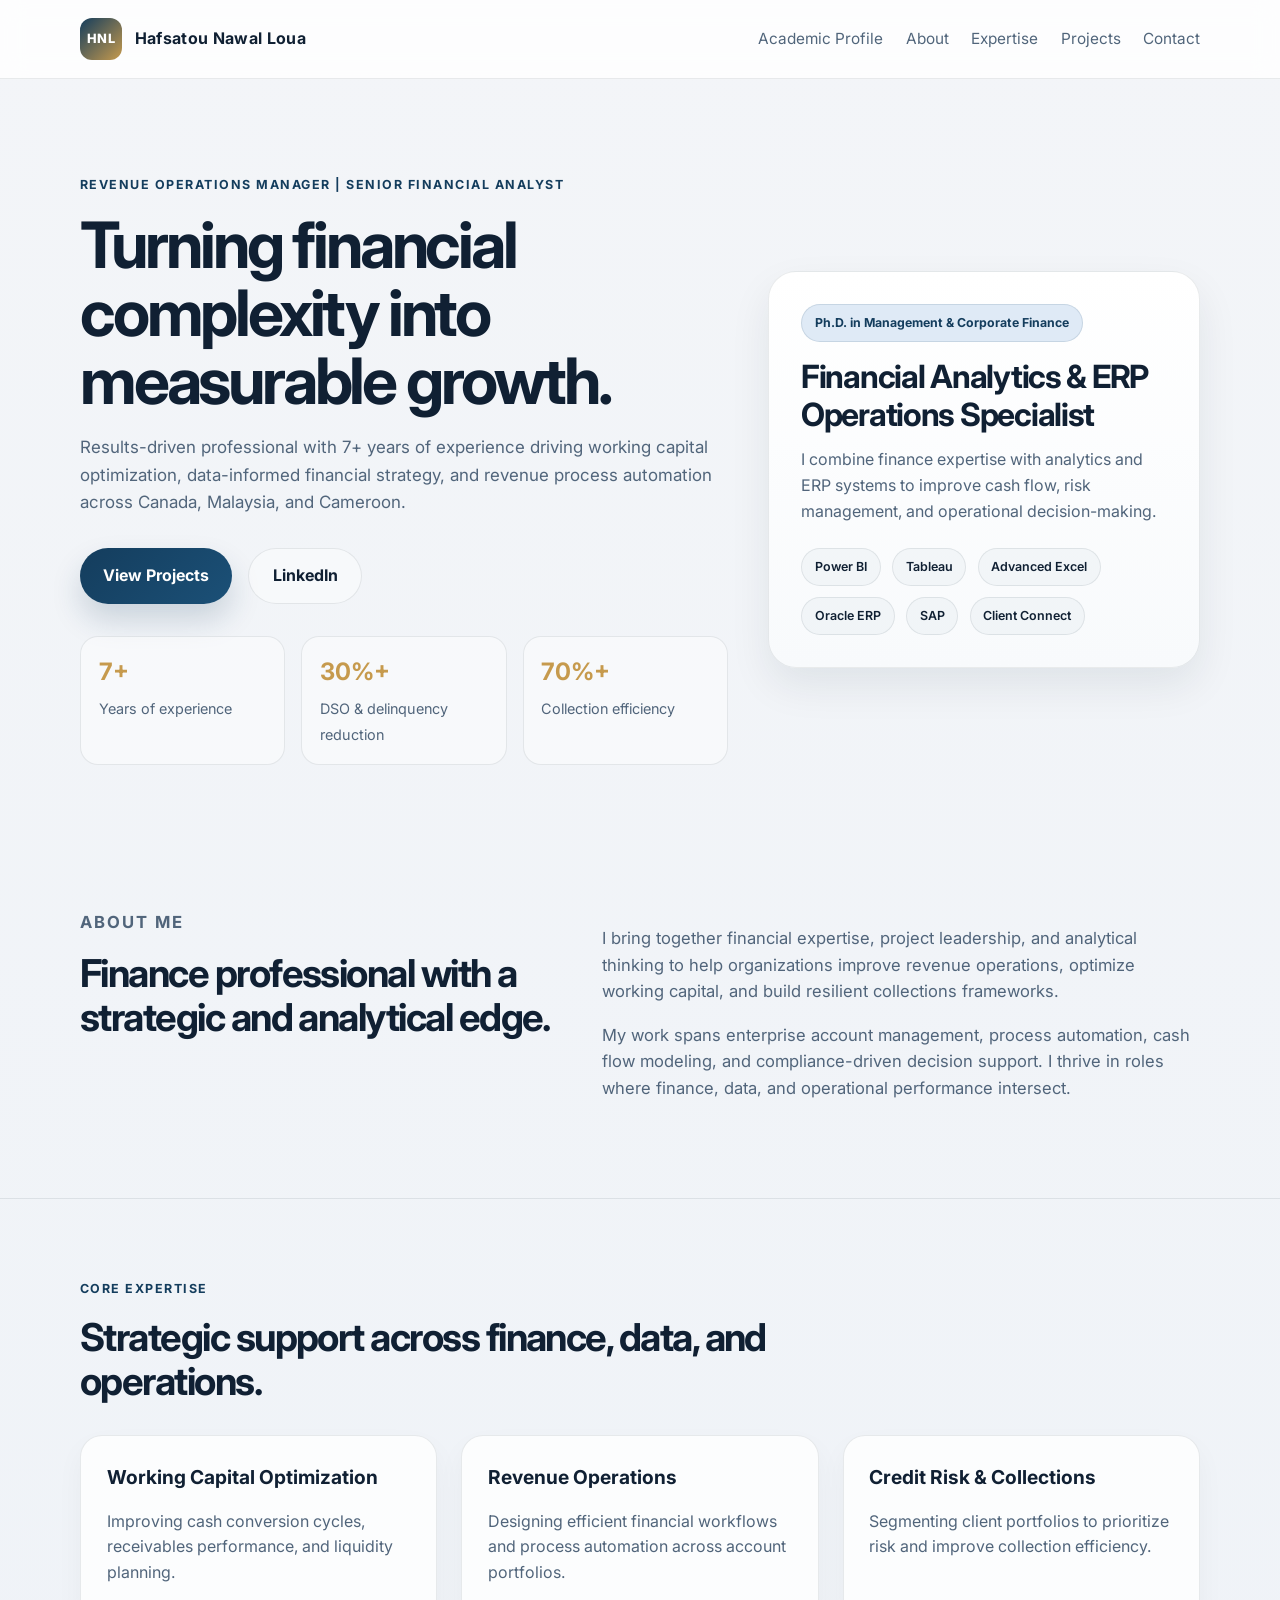
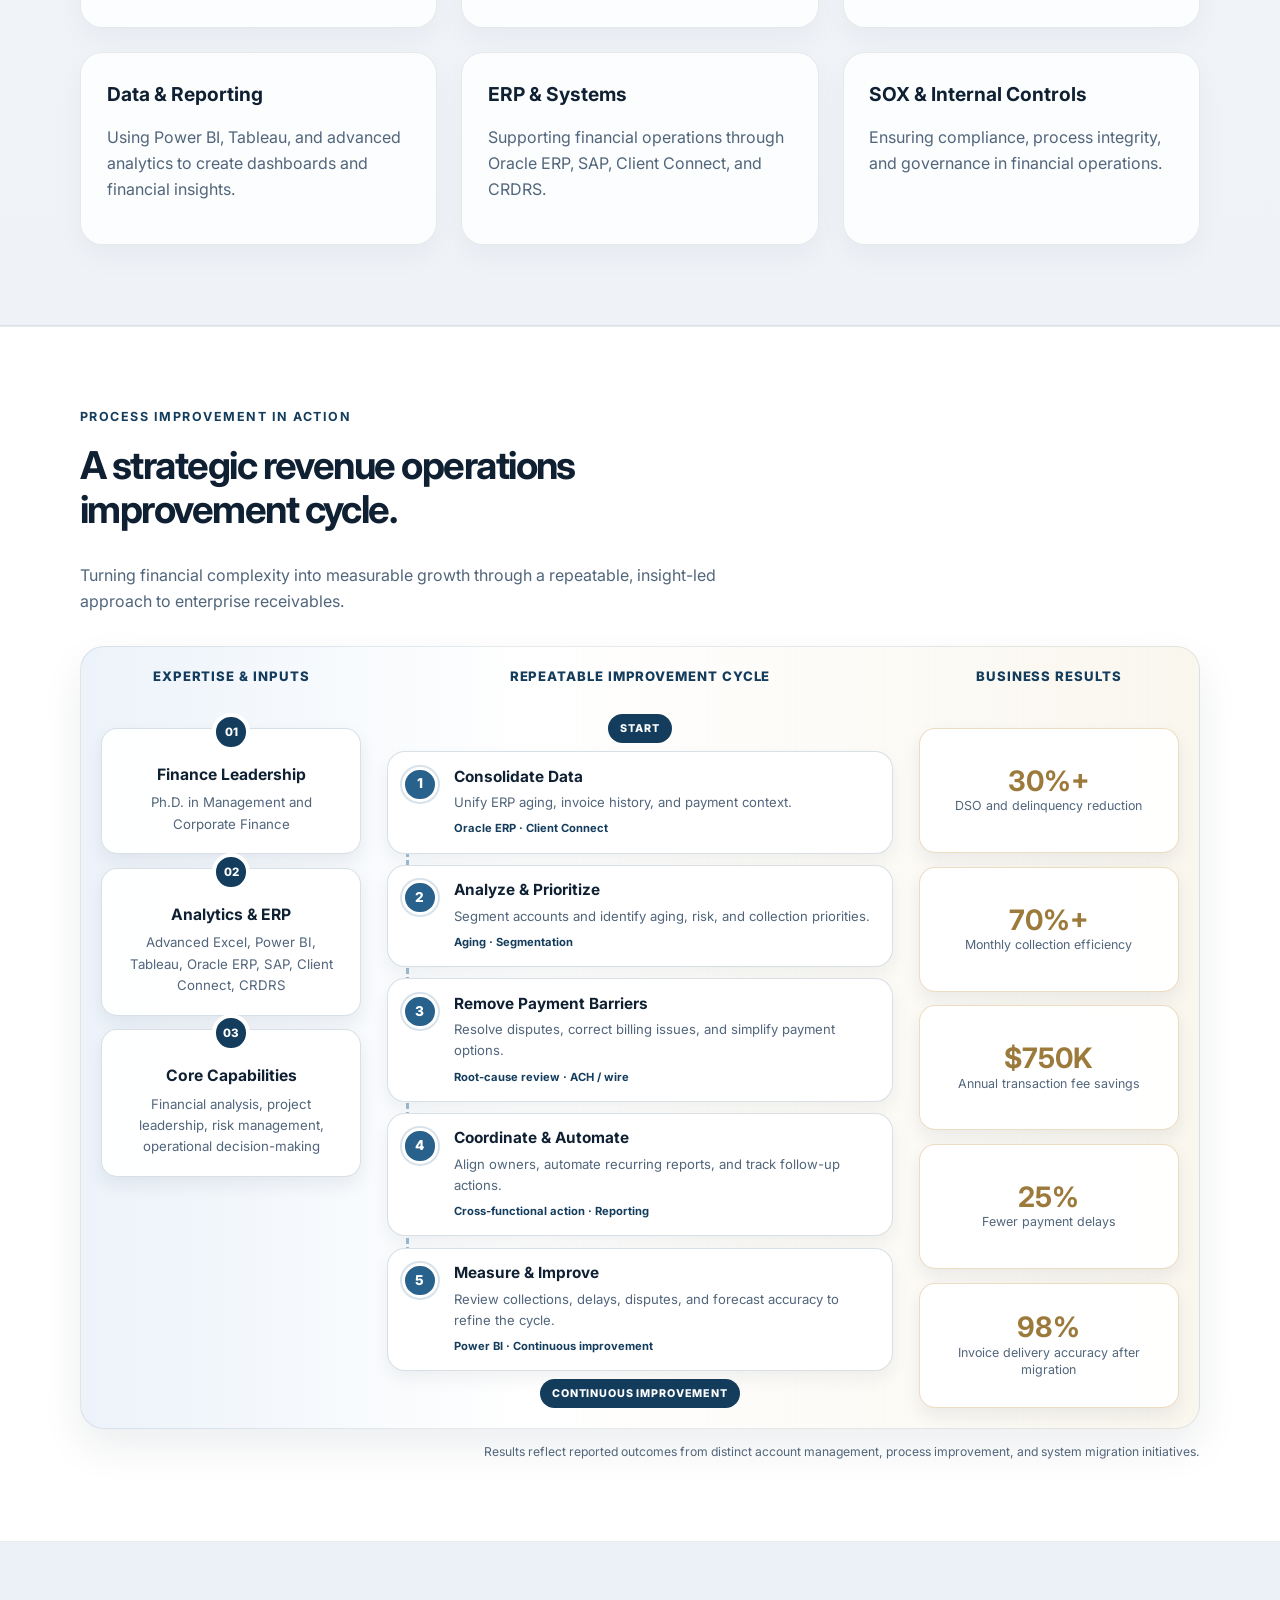
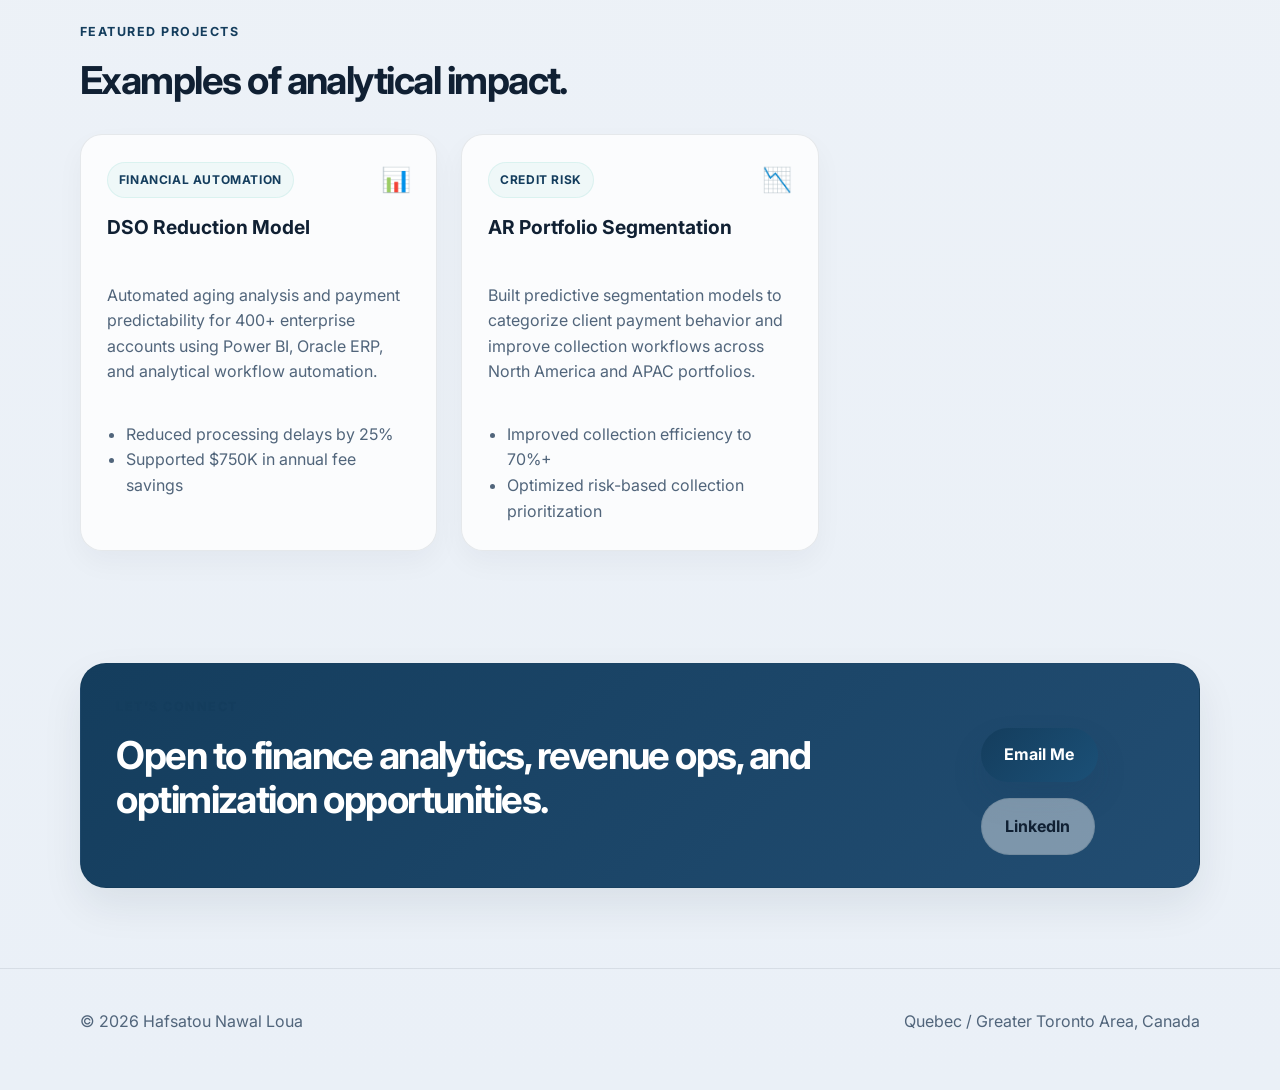
==== commit 731430a7: "Update annual fee savings figure Co-authored-by: Copilot App <223556219+Copilot@users.noreply.github" ====
--- a/index.html
+++ b/index.html
@@ -222,7 +222,7 @@
                 <span>Monthly collection efficiency</span>
               </article>
               <article class="result-card">
-                <strong>$150K</strong>
+                <strong>$750K</strong>
                 <span>Annual transaction fee savings</span>
               </article>
               <article class="result-card">
@@ -262,7 +262,7 @@
               </p>
               <ul>
                 <li>Reduced processing delays by 25%</li>
-                <li>Supported $150K in annual fee savings</li>
+                <li>Supported $750K in annual fee savings</li>
               </ul>
             </article>
 
--- a/styles.css
+++ b/styles.css
@@ -601,11 +601,11 @@
   }
 
   .process-infographic {
-    grid-template-columns: minmax(0, 1fr) minmax(0, 1fr);
+    grid-template-columns: 1fr;
   }
 
   .process-cycle {
-    grid-column: 1 / -1;
+    grid-column: 1;
     grid-row: 1;
   }
 
@@ -615,8 +615,8 @@
   }
 
   .process-results {
-    grid-column: 2;
-    grid-row: 2;
+    grid-column: 1;
+    grid-row: 3;
   }
 
   .process-column {
